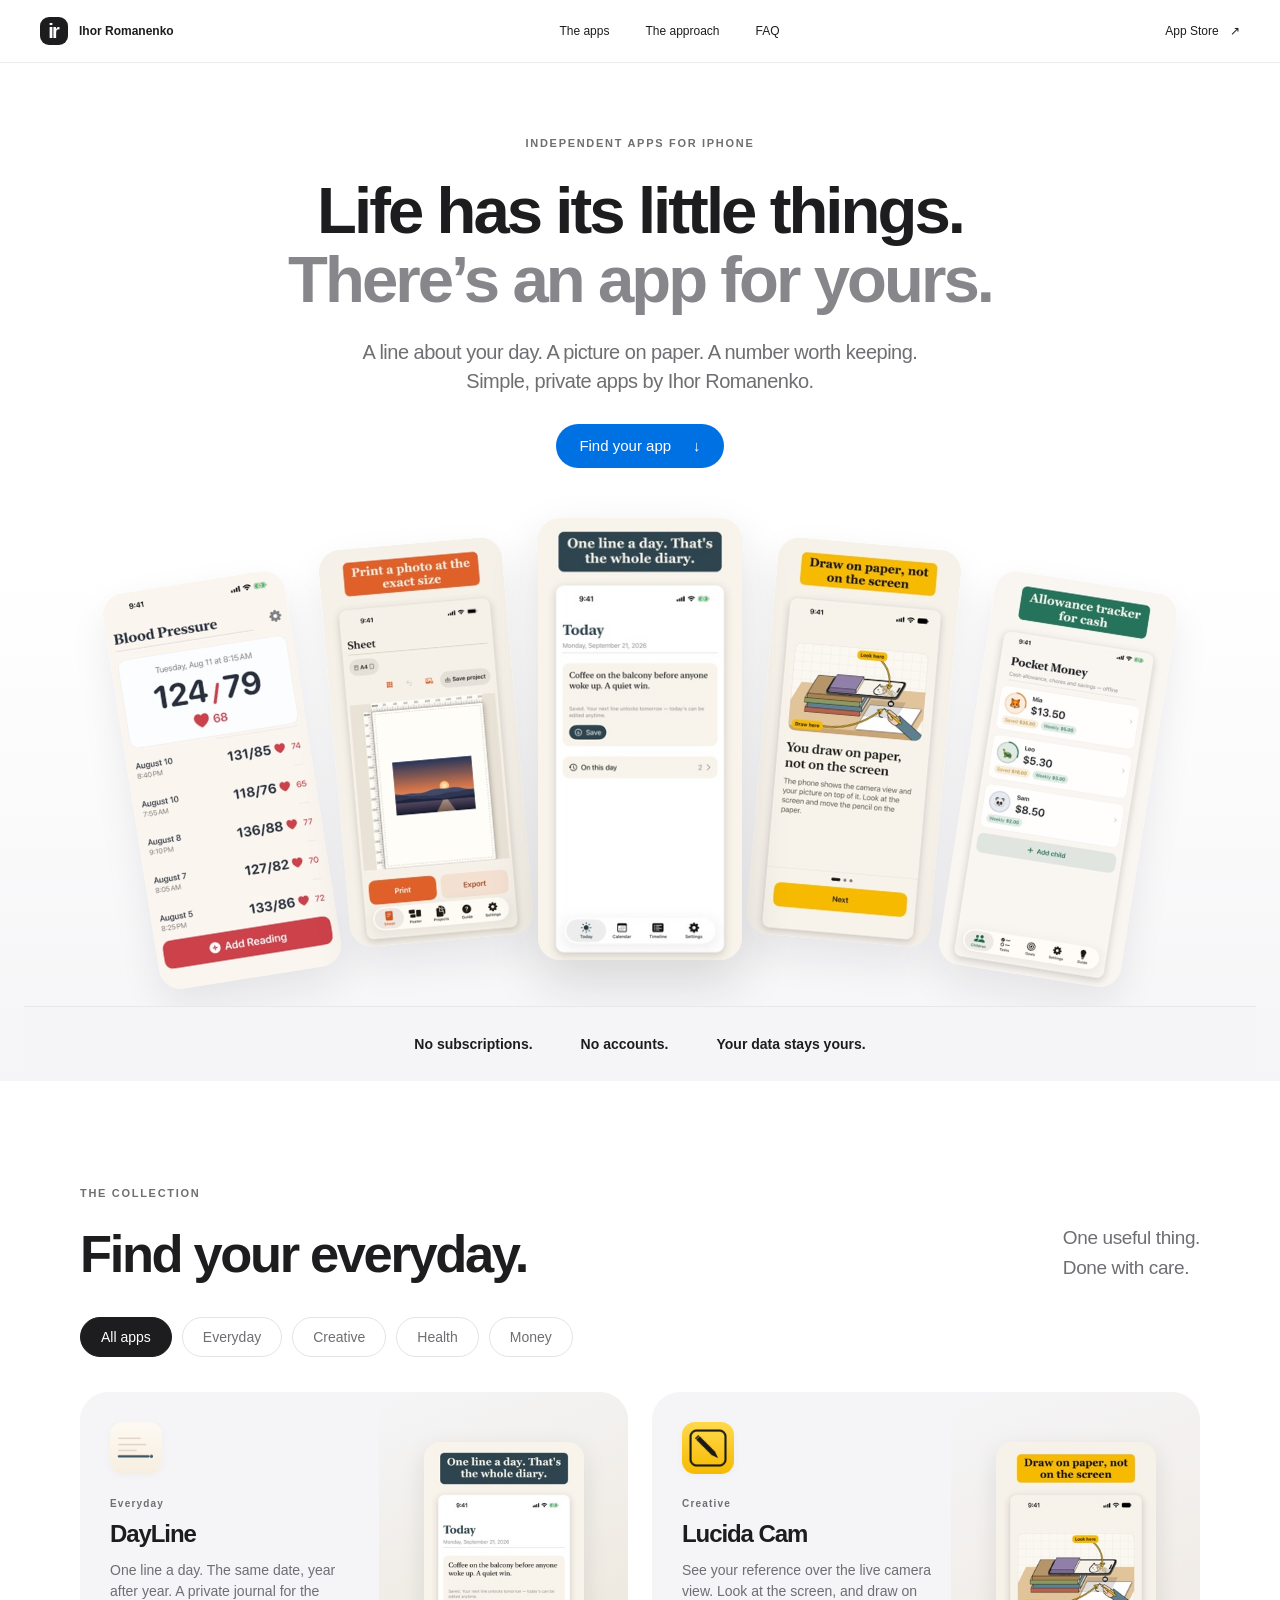
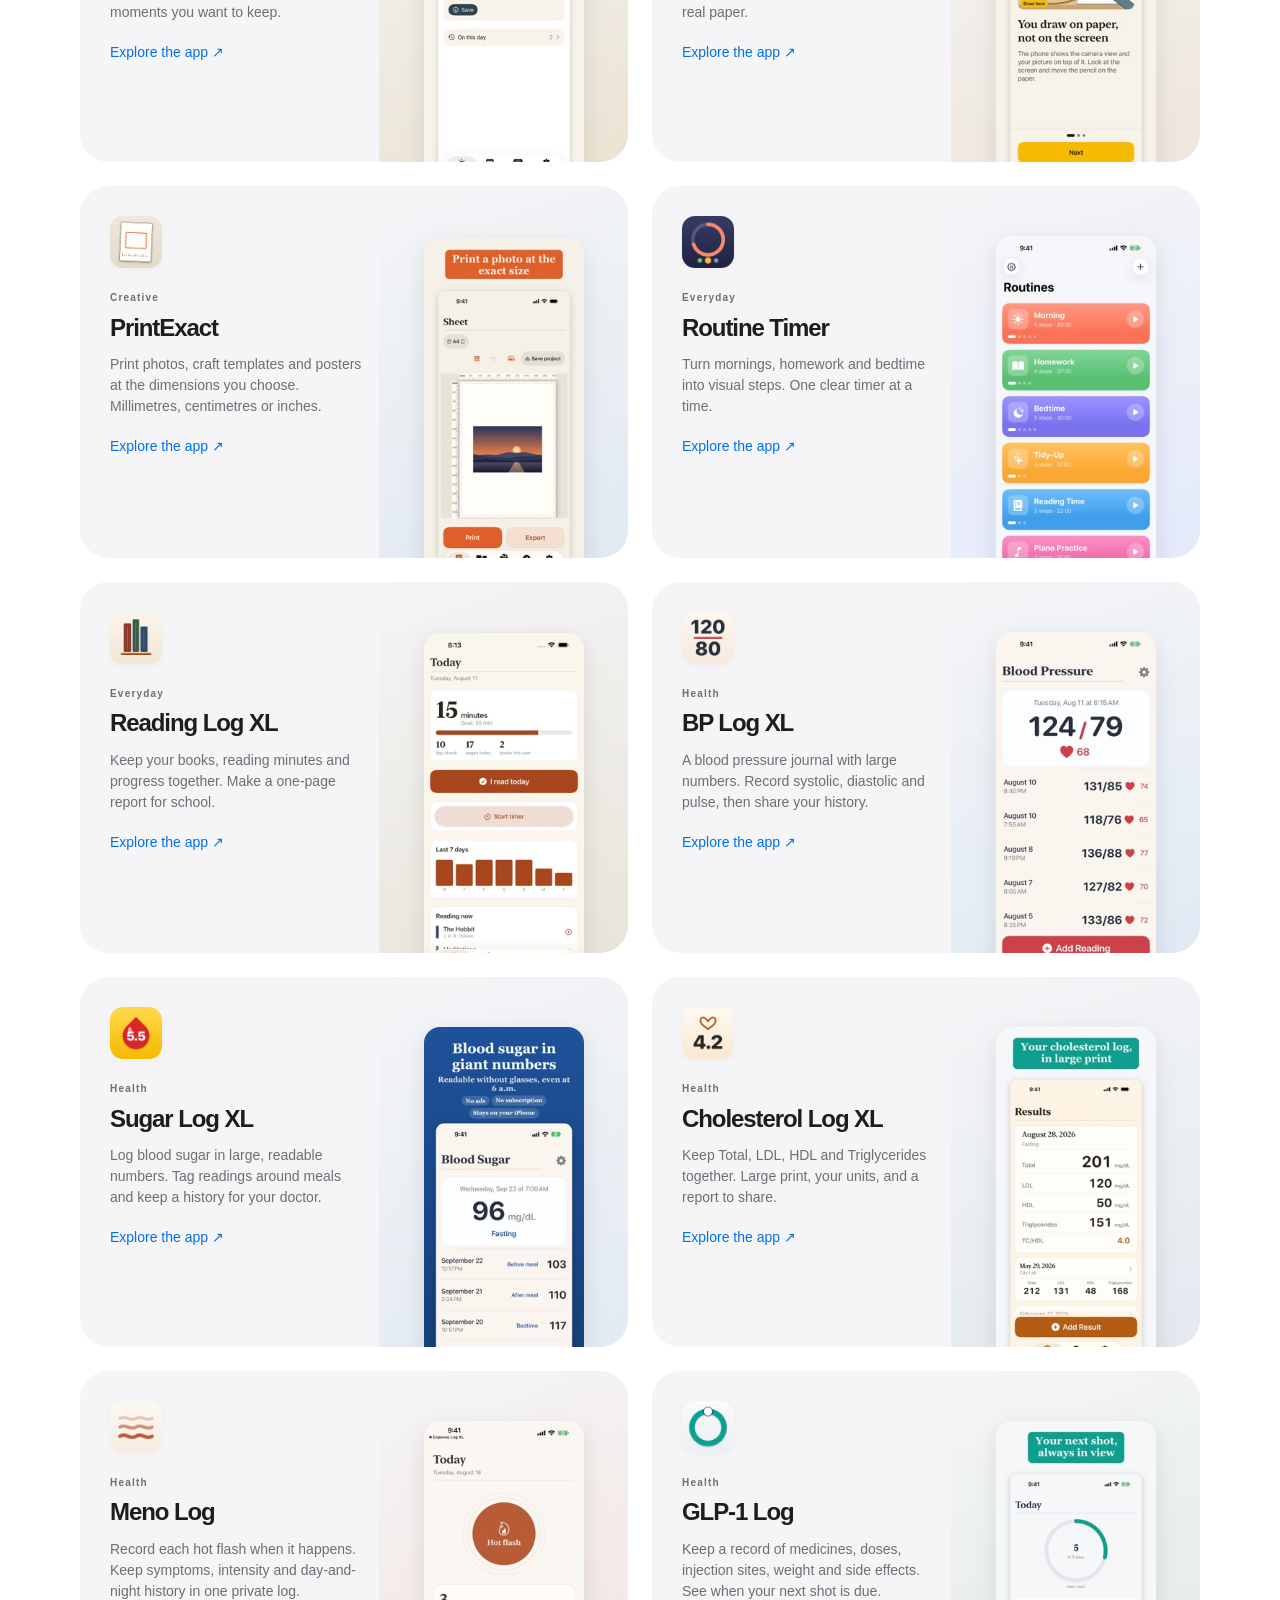
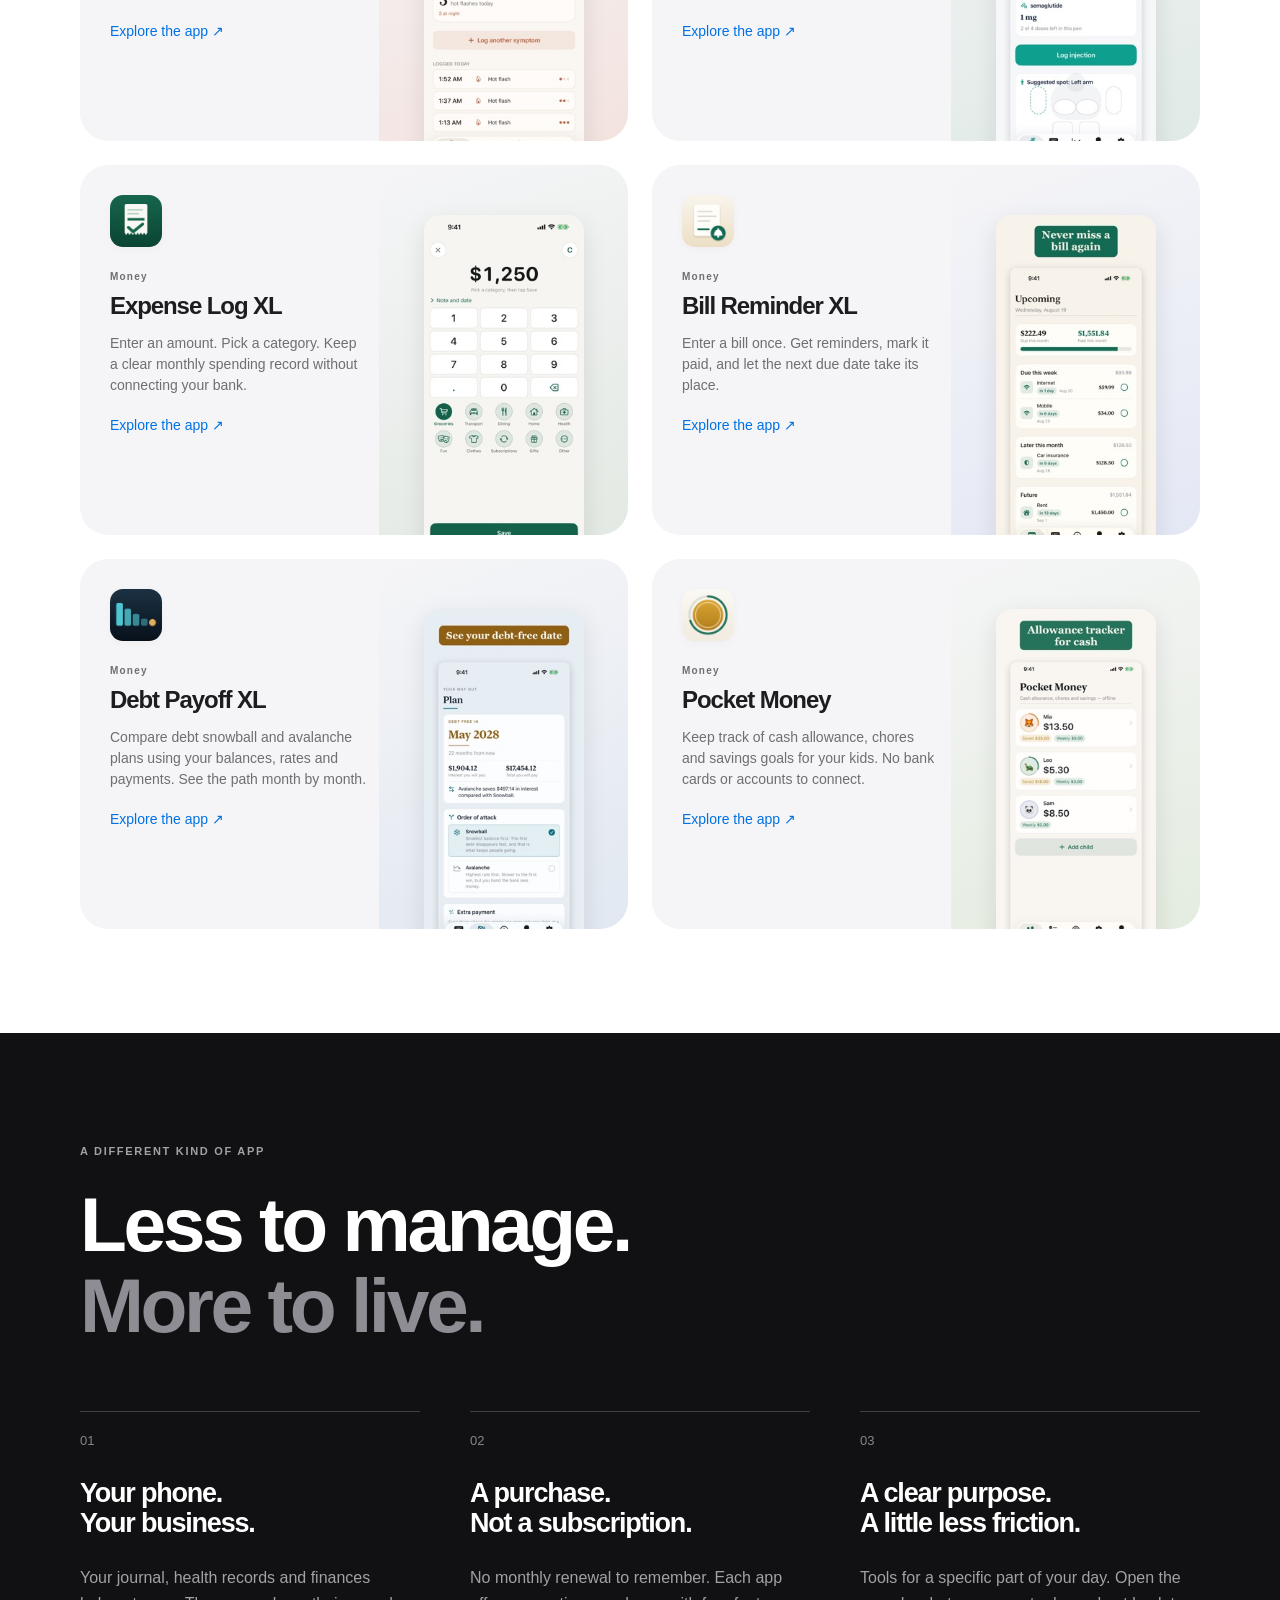
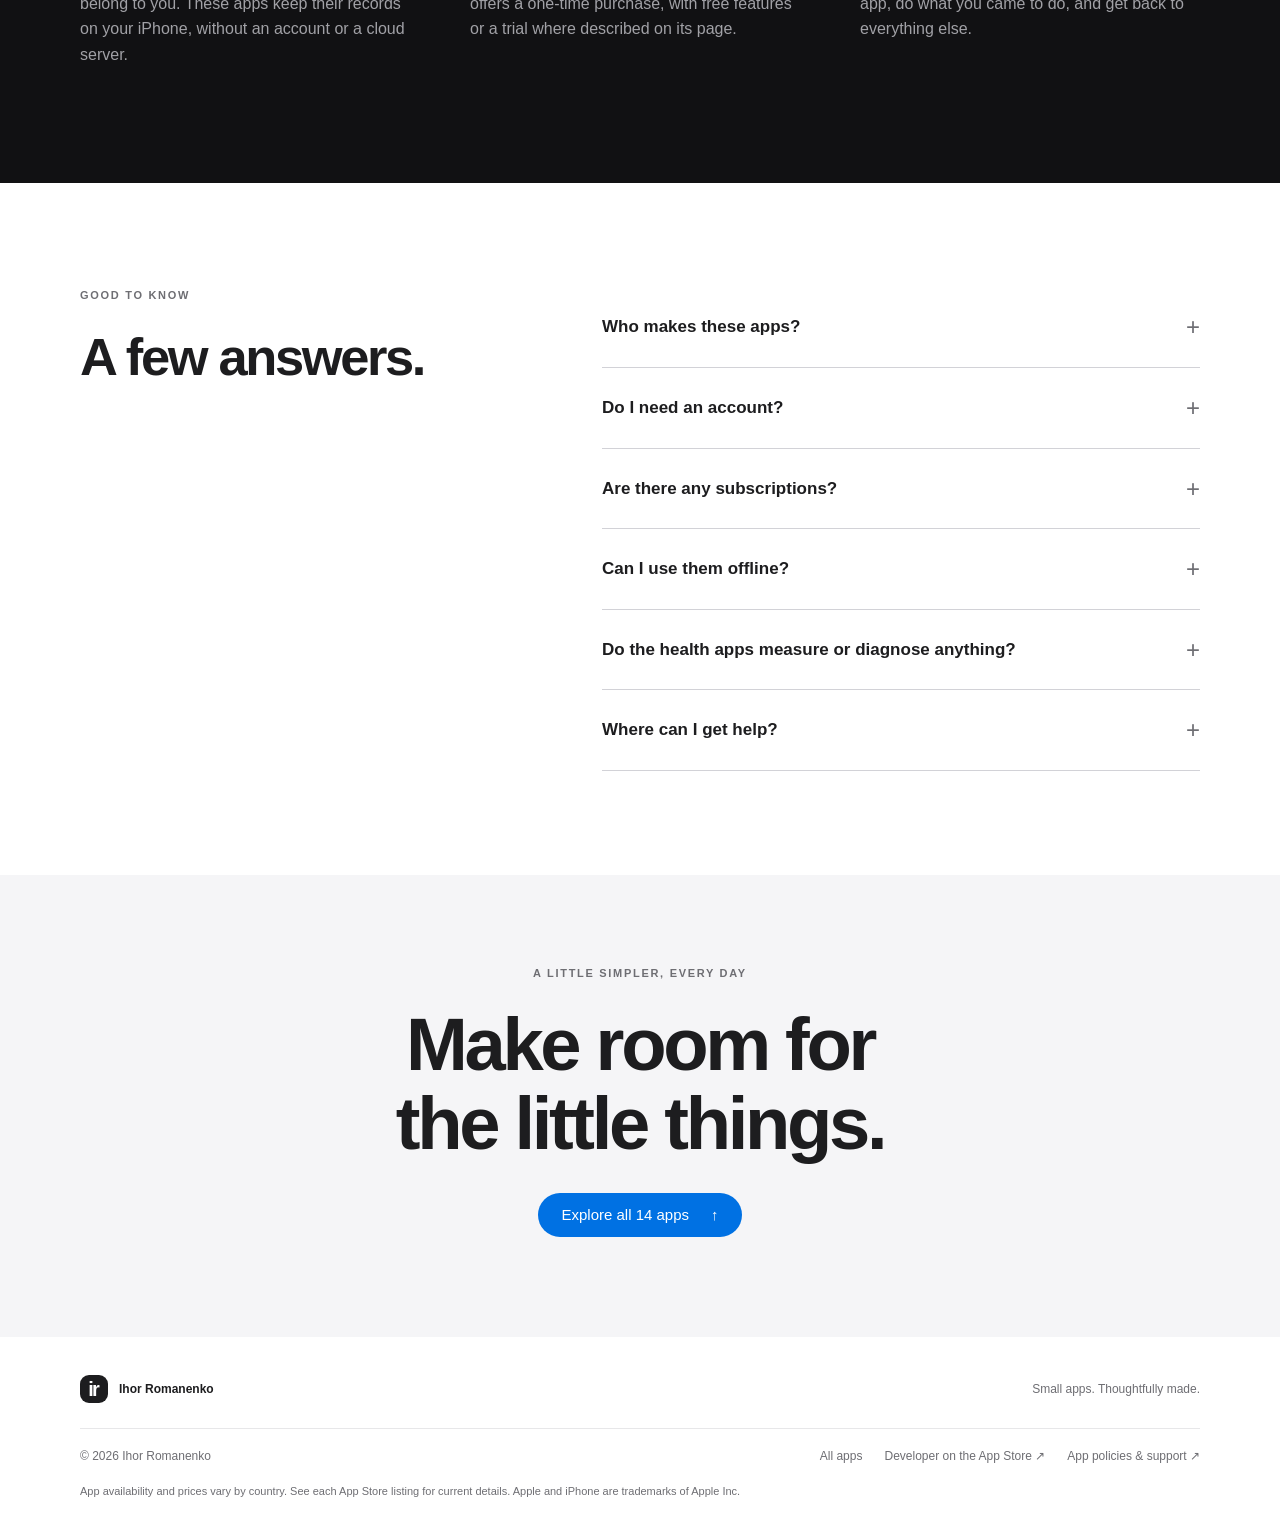
==== index.html @ f0f0f021 "Build verified app portfolio with 14 crawlable product pages" ====
<!doctype html><html lang="en"><head><meta charset="utf-8"><meta name="viewport" content="width=device-width, initial-scale=1"><title>Ihor Romanenko — Thoughtful iPhone Apps</title><meta name="description" content="Explore 14 private iPhone apps for journaling, creativity, health records and money. No subscriptions. Find the app for your everyday."><meta name="theme-color" content="#f5f5f7"><link rel="canonical" href="https://skylight777.github.io/ihor-apps/"><meta property="og:type" content="website"><meta property="og:title" content="Ihor Romanenko — Thoughtful iPhone Apps"><meta property="og:description" content="Explore 14 private iPhone apps for journaling, creativity, health records and money. No subscriptions. Find the app for your everyday."><meta property="og:url" content="https://skylight777.github.io/ihor-apps/"><meta property="og:image" content="https://skylight777.github.io/ihor-apps/assets/6792562428/icon.png"><meta name="twitter:card" content="summary_large_image"><link rel="icon" href="favicon.svg" type="image/svg+xml"><link rel="stylesheet" href="style.css"><script src="site.js" defer></script><script type="application/ld+json">{"@context": "https://schema.org", "@type": "CollectionPage", "name": "iPhone apps by Ihor Romanenko", "url": "https://skylight777.github.io/ihor-apps/", "description": "Private iPhone apps for everyday life, creativity, health journals and money tracking.", "mainEntity": {"@type": "ItemList", "itemListElement": [{"@type": "ListItem", "position": 1, "name": "DayLine", "url": "https://skylight777.github.io/ihor-apps/dayline/"}, {"@type": "ListItem", "position": 2, "name": "Lucida Cam", "url": "https://skylight777.github.io/ihor-apps/lucida-cam/"}, {"@type": "ListItem", "position": 3, "name": "PrintExact", "url": "https://skylight777.github.io/ihor-apps/printexact/"}, {"@type": "ListItem", "position": 4, "name": "Routine Timer", "url": "https://skylight777.github.io/ihor-apps/routine-timer/"}, {"@type": "ListItem", "position": 5, "name": "Reading Log XL", "url": "https://skylight777.github.io/ihor-apps/reading-log-xl/"}, {"@type": "ListItem", "position": 6, "name": "BP Log XL", "url": "https://skylight777.github.io/ihor-apps/bp-log-xl/"}, {"@type": "ListItem", "position": 7, "name": "Sugar Log XL", "url": "https://skylight777.github.io/ihor-apps/sugar-log-xl/"}, {"@type": "ListItem", "position": 8, "name": "Cholesterol Log XL", "url": "https://skylight777.github.io/ihor-apps/cholesterol-log-xl/"}, {"@type": "ListItem", "position": 9, "name": "Meno Log", "url": "https://skylight777.github.io/ihor-apps/meno-log/"}, {"@type": "ListItem", "position": 10, "name": "GLP-1 Log", "url": "https://skylight777.github.io/ihor-apps/glp-1-log/"}, {"@type": "ListItem", "position": 11, "name": "Expense Log XL", "url": "https://skylight777.github.io/ihor-apps/expense-log-xl/"}, {"@type": "ListItem", "position": 12, "name": "Bill Reminder XL", "url": "https://skylight777.github.io/ihor-apps/bill-reminder-xl/"}, {"@type": "ListItem", "position": 13, "name": "Debt Payoff XL", "url": "https://skylight777.github.io/ihor-apps/debt-payoff-xl/"}, {"@type": "ListItem", "position": 14, "name": "Pocket Money", "url": "https://skylight777.github.io/ihor-apps/pocket-money/"}]}}</script></head><body><a class="skip" href="#main">Skip to content</a><header class="site-nav"><nav aria-label="Main navigation"><a class="wordmark" href="./" aria-label="Ihor Romanenko home"><span class="monogram">ir</span><span>Ihor Romanenko</span></a><div class="nav-links"><a href="#apps">The apps</a><a href="#approach">The approach</a><a href="#questions">FAQ</a></div><a class="nav-store" href="https://apps.apple.com/us/developer/ihor-romanenko/id6792562550">App Store <span aria-hidden="true">↗</span></a></nav></header><main id="main"><section class="hero"><p class="eyebrow">INDEPENDENT APPS FOR IPHONE</p><h1>Life has its little things.<br><span>There’s an app for yours.</span></h1><p class="hero-description">A line about your day. A picture on paper. A number worth keeping.<br>Simple, private apps by Ihor Romanenko.</p><a class="button" href="#apps">Find your app <span aria-hidden="true">↓</span></a><div class="hero-gallery" aria-label="A look at the apps"><a class="hero-screen screen-0" href="bp-log-xl/" aria-label="Explore BP Log XL"><img src="assets/6792683658/screen-1.jpg" alt="BP Log XL screenshot" width="222" height="480" fetchpriority="auto"></a><a class="hero-screen screen-1" href="printexact/" aria-label="Explore PrintExact"><img src="assets/6809777790/screen-1.jpg" alt="PrintExact screenshot" width="222" height="480" fetchpriority="auto"></a><a class="hero-screen screen-2" href="dayline/" aria-label="Explore DayLine"><img src="assets/6792562428/screen-1.jpg" alt="DayLine screenshot" width="222" height="480" fetchpriority="high"></a><a class="hero-screen screen-3" href="lucida-cam/" aria-label="Explore Lucida Cam"><img src="assets/6817095103/screen-1.jpg" alt="Lucida Cam screenshot" width="222" height="480" fetchpriority="auto"></a><a class="hero-screen screen-4" href="pocket-money/" aria-label="Explore Pocket Money"><img src="assets/6800723335/screen-1.jpg" alt="Pocket Money screenshot" width="222" height="480" fetchpriority="auto"></a></div><div class="hero-principles"><span>No subscriptions.</span><span>No accounts.</span><span>Your data stays yours.</span></div></section><section class="catalog section-wrap" id="apps"><div class="section-heading"><div><p class="eyebrow">THE COLLECTION</p><h2>Find your everyday.</h2></div><p>One useful thing. <br>Done with care.</p></div><div class="filters" role="group" aria-label="Filter apps by collection"><button type="button" data-filter="All apps" aria-pressed="true">All apps</button><button type="button" data-filter="Everyday" aria-pressed="false">Everyday</button><button type="button" data-filter="Creative" aria-pressed="false">Creative</button><button type="button" data-filter="Health" aria-pressed="false">Health</button><button type="button" data-filter="Money" aria-pressed="false">Money</button></div><p class="sr-only" id="filter-status" aria-live="polite">Showing 14 apps</p><div class="app-grid"><article class="app-card" data-category="Everyday"><div class="card-copy"><img class="app-icon" src="assets/6792562428/icon.png" alt="" width="56" height="56" loading="lazy"><p class="eyebrow">Everyday</p><h3><a href="dayline/">DayLine</a></h3><p>One line a day. The same date, year after year. A private journal for the moments you want to keep.</p><a class="text-link" href="dayline/" aria-label="Explore DayLine">Explore the app <span aria-hidden="true">↗</span></a></div><a class="card-visual" style="--tint:#ebe3d3" href="dayline/" aria-label="See DayLine"><img src="assets/6792562428/screen-1.jpg" alt="DayLine App Store screenshot" loading="lazy" width="222" height="480"></a></article><article class="app-card" data-category="Creative"><div class="card-copy"><img class="app-icon" src="assets/6817095103/icon.png" alt="" width="56" height="56" loading="lazy"><p class="eyebrow">Creative</p><h3><a href="lucida-cam/">Lucida Cam</a></h3><p>See your reference over the live camera view. Look at the screen, and draw on real paper.</p><a class="text-link" href="lucida-cam/" aria-label="Explore Lucida Cam">Explore the app <span aria-hidden="true">↗</span></a></div><a class="card-visual" style="--tint:#eee6dc" href="lucida-cam/" aria-label="See Lucida Cam"><img src="assets/6817095103/screen-1.jpg" alt="Lucida Cam App Store screenshot" loading="lazy" width="222" height="480"></a></article><article class="app-card" data-category="Creative"><div class="card-copy"><img class="app-icon" src="assets/6809777790/icon.png" alt="" width="56" height="56" loading="lazy"><p class="eyebrow">Creative</p><h3><a href="printexact/">PrintExact</a></h3><p>Print photos, craft templates and posters at the dimensions you choose. Millimetres, centimetres or inches.</p><a class="text-link" href="printexact/" aria-label="Explore PrintExact">Explore the app <span aria-hidden="true">↗</span></a></div><a class="card-visual" style="--tint:#e0e9f1" href="printexact/" aria-label="See PrintExact"><img src="assets/6809777790/screen-1.jpg" alt="PrintExact App Store screenshot" loading="lazy" width="222" height="480"></a></article><article class="app-card" data-category="Everyday"><div class="card-copy"><img class="app-icon" src="assets/6792862460/icon.png" alt="" width="56" height="56" loading="lazy"><p class="eyebrow">Everyday</p><h3><a href="routine-timer/">Routine Timer</a></h3><p>Turn mornings, homework and bedtime into visual steps. One clear timer at a time.</p><a class="text-link" href="routine-timer/" aria-label="Explore Routine Timer">Explore the app <span aria-hidden="true">↗</span></a></div><a class="card-visual" style="--tint:#e4eafb" href="routine-timer/" aria-label="See Routine Timer"><img src="assets/6792862460/screen-1.jpg" alt="Routine Timer App Store screenshot" loading="lazy" width="222" height="480"></a></article><article class="app-card" data-category="Everyday"><div class="card-copy"><img class="app-icon" src="assets/6800721865/icon.png" alt="" width="56" height="56" loading="lazy"><p class="eyebrow">Everyday</p><h3><a href="reading-log-xl/">Reading Log XL</a></h3><p>Keep your books, reading minutes and progress together. Make a one-page report for school.</p><a class="text-link" href="reading-log-xl/" aria-label="Explore Reading Log XL">Explore the app <span aria-hidden="true">↗</span></a></div><a class="card-visual" style="--tint:#e8e4d9" href="reading-log-xl/" aria-label="See Reading Log XL"><img src="assets/6800721865/screen-1.jpg" alt="Reading Log XL App Store screenshot" loading="lazy" width="222" height="480"></a></article><article class="app-card" data-category="Health"><div class="card-copy"><img class="app-icon" src="assets/6792683658/icon.png" alt="" width="56" height="56" loading="lazy"><p class="eyebrow">Health</p><h3><a href="bp-log-xl/">BP Log XL</a></h3><p>A blood pressure journal with large numbers. Record systolic, diastolic and pulse, then share your history.</p><a class="text-link" href="bp-log-xl/" aria-label="Explore BP Log XL">Explore the app <span aria-hidden="true">↗</span></a></div><a class="card-visual" style="--tint:#e0eaf4" href="bp-log-xl/" aria-label="See BP Log XL"><img src="assets/6792683658/screen-1.jpg" alt="BP Log XL App Store screenshot" loading="lazy" width="222" height="480"></a></article><article class="app-card" data-category="Health"><div class="card-copy"><img class="app-icon" src="assets/6793054896/icon.png" alt="" width="56" height="56" loading="lazy"><p class="eyebrow">Health</p><h3><a href="sugar-log-xl/">Sugar Log XL</a></h3><p>Log blood sugar in large, readable numbers. Tag readings around meals and keep a history for your doctor.</p><a class="text-link" href="sugar-log-xl/" aria-label="Explore Sugar Log XL">Explore the app <span aria-hidden="true">↗</span></a></div><a class="card-visual" style="--tint:#e2eaf2" href="sugar-log-xl/" aria-label="See Sugar Log XL"><img src="assets/6793054896/screen-1.jpg" alt="Sugar Log XL App Store screenshot" loading="lazy" width="222" height="480"></a></article><article class="app-card" data-category="Health"><div class="card-copy"><img class="app-icon" src="assets/6796485536/icon.png" alt="" width="56" height="56" loading="lazy"><p class="eyebrow">Health</p><h3><a href="cholesterol-log-xl/">Cholesterol Log XL</a></h3><p>Keep Total, LDL, HDL and Triglycerides together. Large print, your units, and a report to share.</p><a class="text-link" href="cholesterol-log-xl/" aria-label="Explore Cholesterol Log XL">Explore the app <span aria-hidden="true">↗</span></a></div><a class="card-visual" style="--tint:#e2e9ef" href="cholesterol-log-xl/" aria-label="See Cholesterol Log XL"><img src="assets/6796485536/screen-1.jpg" alt="Cholesterol Log XL App Store screenshot" loading="lazy" width="222" height="480"></a></article><article class="app-card" data-category="Health"><div class="card-copy"><img class="app-icon" src="assets/6796485894/icon.png" alt="" width="56" height="56" loading="lazy"><p class="eyebrow">Health</p><h3><a href="meno-log/">Meno Log</a></h3><p>Record each hot flash when it happens. Keep symptoms, intensity and day-and-night history in one private log.</p><a class="text-link" href="meno-log/" aria-label="Explore Meno Log">Explore the app <span aria-hidden="true">↗</span></a></div><a class="card-visual" style="--tint:#f3e3df" href="meno-log/" aria-label="See Meno Log"><img src="assets/6796485894/screen-1.jpg" alt="Meno Log App Store screenshot" loading="lazy" width="222" height="480"></a></article><article class="app-card" data-category="Health"><div class="card-copy"><img class="app-icon" src="assets/6808273868/icon.png" alt="" width="56" height="56" loading="lazy"><p class="eyebrow">Health</p><h3><a href="glp-1-log/">GLP-1 Log</a></h3><p>Keep a record of medicines, doses, injection sites, weight and side effects. See when your next shot is due.</p><a class="text-link" href="glp-1-log/" aria-label="Explore GLP-1 Log">Explore the app <span aria-hidden="true">↗</span></a></div><a class="card-visual" style="--tint:#e0eae6" href="glp-1-log/" aria-label="See GLP-1 Log"><img src="assets/6808273868/screen-1.jpg" alt="GLP-1 Log App Store screenshot" loading="lazy" width="222" height="480"></a></article><article class="app-card" data-category="Money"><div class="card-copy"><img class="app-icon" src="assets/6796486042/icon.png" alt="" width="56" height="56" loading="lazy"><p class="eyebrow">Money</p><h3><a href="expense-log-xl/">Expense Log XL</a></h3><p>Enter an amount. Pick a category. Keep a clear monthly spending record without connecting your bank.</p><a class="text-link" href="expense-log-xl/" aria-label="Explore Expense Log XL">Explore the app <span aria-hidden="true">↗</span></a></div><a class="card-visual" style="--tint:#e3e9e3" href="expense-log-xl/" aria-label="See Expense Log XL"><img src="assets/6796486042/screen-1.jpg" alt="Expense Log XL App Store screenshot" loading="lazy" width="222" height="480"></a></article><article class="app-card" data-category="Money"><div class="card-copy"><img class="app-icon" src="assets/6801566178/icon.png" alt="" width="56" height="56" loading="lazy"><p class="eyebrow">Money</p><h3><a href="bill-reminder-xl/">Bill Reminder XL</a></h3><p>Enter a bill once. Get reminders, mark it paid, and let the next due date take its place.</p><a class="text-link" href="bill-reminder-xl/" aria-label="Explore Bill Reminder XL">Explore the app <span aria-hidden="true">↗</span></a></div><a class="card-visual" style="--tint:#e4e8f5" href="bill-reminder-xl/" aria-label="See Bill Reminder XL"><img src="assets/6801566178/screen-1.jpg" alt="Bill Reminder XL App Store screenshot" loading="lazy" width="222" height="480"></a></article><article class="app-card" data-category="Money"><div class="card-copy"><img class="app-icon" src="assets/6801566475/icon.png" alt="" width="56" height="56" loading="lazy"><p class="eyebrow">Money</p><h3><a href="debt-payoff-xl/">Debt Payoff XL</a></h3><p>Compare debt snowball and avalanche plans using your balances, rates and payments. See the path month by month.</p><a class="text-link" href="debt-payoff-xl/" aria-label="Explore Debt Payoff XL">Explore the app <span aria-hidden="true">↗</span></a></div><a class="card-visual" style="--tint:#e1e8f1" href="debt-payoff-xl/" aria-label="See Debt Payoff XL"><img src="assets/6801566475/screen-1.jpg" alt="Debt Payoff XL App Store screenshot" loading="lazy" width="222" height="480"></a></article><article class="app-card" data-category="Money"><div class="card-copy"><img class="app-icon" src="assets/6800723335/icon.png" alt="" width="56" height="56" loading="lazy"><p class="eyebrow">Money</p><h3><a href="pocket-money/">Pocket Money</a></h3><p>Keep track of cash allowance, chores and savings goals for your kids. No bank cards or accounts to connect.</p><a class="text-link" href="pocket-money/" aria-label="Explore Pocket Money">Explore the app <span aria-hidden="true">↗</span></a></div><a class="card-visual" style="--tint:#e4ecdf" href="pocket-money/" aria-label="See Pocket Money"><img src="assets/6800723335/screen-1.jpg" alt="Pocket Money App Store screenshot" loading="lazy" width="222" height="480"></a></article></div></section><section class="approach" id="approach"><div class="section-wrap"><p class="eyebrow">A DIFFERENT KIND OF APP</p><h2>Less to manage.<br><span>More to live.</span></h2><div class="approach-grid"><article><span class="principle-number">01</span><h3>Your phone.<br>Your business.</h3><p>Your journal, health records and finances belong to you. These apps keep their records on your iPhone, without an account or a cloud server.</p></article><article><span class="principle-number">02</span><h3>A purchase.<br>Not a subscription.</h3><p>No monthly renewal to remember. Each app offers a one-time purchase, with free features or a trial where described on its page.</p></article><article><span class="principle-number">03</span><h3>A clear purpose.<br>A little less friction.</h3><p>Tools for a specific part of your day. Open the app, do what you came to do, and get back to everything else.</p></article></div></div></section><section class="questions section-wrap" id="questions"><div><p class="eyebrow">GOOD TO KNOW</p><h2>A few answers.</h2></div><div class="faq-list"><details><summary>Who makes these apps?<span aria-hidden="true">+</span></summary><p>Ihor Romanenko, an independent developer. All 14 apps on this site link to their public Apple App Store listings.</p></details><details><summary>Do I need an account?<span aria-hidden="true">+</span></summary><p>No. These apps work without creating an account. Their records and projects are stored on your iPhone.</p></details><details><summary>Are there any subscriptions?<span aria-hidden="true">+</span></summary><p>No. Each app uses a one-time purchase. Free features and trial limits differ by app; see its page and the current App Store listing.</p></details><details><summary>Can I use them offline?<span aria-hidden="true">+</span></summary><p>Yes. The core tools and local records work offline. Downloading an app, purchasing an unlock, and services such as AirPrint have their own connectivity requirements.</p></details><details><summary>Do the health apps measure or diagnose anything?<span aria-hidden="true">+</span></summary><p>No. They are personal journals for readings, symptoms or medicines you enter yourself. They do not measure health values, diagnose conditions or replace professional medical advice.</p></details><details><summary>Where can I get help?<span aria-hidden="true">+</span></summary><p>Open an app’s App Store listing and follow its App Support link for the support details published for that app.</p></details></div></section><section class="closing"><p class="eyebrow">A LITTLE SIMPLER, EVERY DAY</p><h2>Make room for<br>the little things.</h2><a class="button" href="#apps">Explore all 14 apps <span aria-hidden="true">↑</span></a></section></main><footer><div class="footer-top"><a class="wordmark" href="./"><span class="monogram">ir</span>Ihor Romanenko</a><p>Small apps. Thoughtfully made.</p></div><div class="footer-bottom"><span>© 2026 Ihor Romanenko</span><a href="#apps">All apps</a><a href="https://apps.apple.com/us/developer/ihor-romanenko/id6792562550">Developer on the App Store ↗</a><a href="https://skylight777.github.io/igor-apps-legal/">App policies & support ↗</a></div><p class="fineprint">App availability and prices vary by country. See each App Store listing for current details. Apple and iPhone are trademarks of Apple Inc.</p></footer></body></html>
---- style.css ----
:root{--ink:#1d1d1f;--muted:#6e6e73;--blue:#0071e3;--paper:#f5f5f7;--line:#d2d2d7;font-family:-apple-system,BlinkMacSystemFont,"Helvetica Neue",Arial,sans-serif;color:var(--ink);background:#fff;font-synthesis:none}*{box-sizing:border-box}html{scroll-behavior:smooth;scroll-padding-top:90px}body{margin:0}a{color:inherit;text-decoration:none}button{font:inherit}img{max-width:100%;display:block}button,a,summary{-webkit-tap-highlight-color:transparent}a:focus-visible,button:focus-visible,summary:focus-visible{outline:3px solid #0071e3;outline-offset:5px}button{cursor:pointer}.skip{position:absolute;top:-100px;left:20px;background:#fff;padding:16px;z-index:50}.skip:focus{top:10px}.site-nav{position:sticky;top:0;z-index:20;background:rgba(255,255,255,.94);border-bottom:1px solid #ececee;backdrop-filter:blur(18px)}.site-nav nav{max-width:1280px;margin:auto;padding:17px 40px;display:flex;align-items:center;justify-content:space-between;gap:28px;font-size:12px}.wordmark{display:inline-flex;align-items:center;gap:11px;font-weight:600;white-space:nowrap}.monogram{display:inline-grid;place-items:center;background:var(--ink);color:white;width:28px;height:28px;border-radius:9px;font-size:20px;letter-spacing:-2px;padding-right:2px}.nav-links{display:flex;gap:36px}.nav-links a:hover,.nav-store:hover{color:var(--blue)}.nav-store{white-space:nowrap}.nav-store span{margin-left:8px}.section-wrap{max-width:1200px;margin:auto;padding:104px 40px}.eyebrow{font-size:11px;font-weight:650;letter-spacing:1.7px;margin:0 0 24px;color:var(--muted)}h1,h2,h3,p{margin-top:0}h1,h2,h3{letter-spacing:-.045em;font-weight:650}h1{font-size:clamp(46px,5.1vw,76px);line-height:1.06}h2{font-size:clamp(36px,4.1vw,56px);line-height:1.06;margin-bottom:24px}h3{font-size:28px;line-height:1.12}p{line-height:1.55}.hero{text-align:center;padding:72px 24px 0;overflow:hidden;background:linear-gradient(#fff 50%,#f5f5f7 100%)}.hero h1{margin-bottom:24px}.hero h1 span{color:#86868b}.hero-description{font-size:20px;letter-spacing:-.025em;color:var(--muted);max-width:650px;margin:0 auto 28px;line-height:1.45}.button{display:inline-flex;align-items:center;justify-content:center;gap:22px;background:var(--blue);color:#fff;padding:13px 23px;border-radius:999px;font-size:15px;font-weight:500;line-height:1.2}.button:hover{background:#0077ed}.hero-gallery{max-width:1080px;height:488px;position:relative;margin:50px auto 0;display:flex;align-items:flex-start;justify-content:center;gap:20px}.hero-screen{flex:none;width:184px;border-radius:22px;overflow:hidden;box-shadow:0 18px 40px #1d1d1f15;position:relative}.hero-screen img{width:100%;height:auto}.screen-0{transform:translateY(62px) rotate(-9deg)}.screen-1{transform:translateY(25px) rotate(-5deg)}.screen-2{z-index:3;width:204px;box-shadow:0 22px 50px #1d1d1f24}.screen-3{transform:translateY(25px) rotate(5deg)}.screen-4{transform:translateY(62px) rotate(9deg)}.hero-principles{position:relative;z-index:5;display:flex;justify-content:center;gap:48px;font-size:14px;font-weight:600;padding:29px 0;background:var(--paper);border-top:1px solid #e7e7e9}.section-heading{display:flex;justify-content:space-between;align-items:flex-end;gap:24px;margin-bottom:34px}.section-heading h2{margin:0}.section-heading>p{color:var(--muted);font-size:19px;margin:0;letter-spacing:-.02em}.filters{display:flex;gap:10px;flex-wrap:wrap;margin:35px 0}.filters button{border:1px solid #e4e4e7;color:var(--muted);background:white;padding:11px 20px;border-radius:99px;font-size:14px}.filters button[aria-pressed=true]{background:var(--ink);color:white;border-color:var(--ink)}.filters button:hover{border-color:var(--ink)}.app-grid{display:grid;grid-template-columns:1fr 1fr;gap:24px}.app-card{border-radius:28px;background:var(--paper);overflow:hidden;display:grid;grid-template-columns:1.1fr 1fr;min-height:362px}.app-card[hidden]{display:none}.card-copy{padding:30px 0 30px 30px;position:relative;z-index:2}.app-icon{width:52px;height:52px;border-radius:13px;margin-bottom:22px;box-shadow:0 2px 8px #00000008}.card-copy .eyebrow{font-size:10px;margin-bottom:9px;letter-spacing:1.2px}.card-copy h3{font-size:24px;margin-bottom:13px}.card-copy p:not(.eyebrow){font-size:14px;color:var(--muted);line-height:1.5;margin-bottom:20px}.text-link{font-size:14px;color:var(--blue);font-weight:500}.text-link:hover{text-decoration:underline}.card-visual{align-self:stretch;display:flex;justify-content:center;align-items:flex-end;padding:24px 15px 0;margin-left:12px;background:linear-gradient(160deg,transparent,var(--tint));overflow:hidden}.card-visual img{width:160px;height:auto;flex:none;border-radius:16px 16px 0 0;box-shadow:0 8px 25px #1d1d1f1a;transform:translateY(26px)}.approach{background:#111113;color:white}.approach .section-wrap{padding-top:110px;padding-bottom:100px}.approach .eyebrow{color:#a1a1a6}.approach h2{font-size:clamp(50px,6vw,80px);margin-bottom:64px}.approach h2 span{color:#8d8d93}.approach-grid{display:grid;grid-template-columns:repeat(3,1fr);gap:50px}.principle-number{display:block;color:#86868b;border-top:1px solid #414144;padding-top:21px;margin-bottom:30px;font-size:13px}.approach-grid h3{font-size:27px}.approach-grid p{font-size:16px;color:#a1a1a6;line-height:1.6}.questions{display:grid;grid-template-columns:.85fr 1.15fr;gap:80px}details{border-bottom:1px solid var(--line)}summary{list-style:none;cursor:pointer;display:flex;align-items:center;justify-content:space-between;gap:24px;font-size:17px;font-weight:600;line-height:1.4;padding:23px 0}summary::-webkit-details-marker{display:none}summary span{font-weight:400;font-size:24px;color:var(--muted)}details[open] summary span{transform:rotate(45deg)}details p{font-size:16px;color:var(--muted);padding:0 30px 12px 0}.closing{text-align:center;background:var(--paper);padding:90px 24px 100px}.closing h2{font-size:clamp(45px,5.8vw,76px);margin:0 0 30px}footer{padding:38px 40px;max-width:1200px;margin:auto;font-size:12px;color:var(--muted)}.footer-top{display:flex;justify-content:space-between;align-items:center;margin-bottom:25px}.footer-top p{margin:0}.footer-top .wordmark{color:var(--ink)}.footer-bottom{display:flex;flex-wrap:wrap;gap:22px;padding-top:20px;border-top:1px solid #e7e7e9}.footer-bottom span{margin-right:auto}.fineprint{font-size:11px;color:var(--muted);line-height:1.5;margin:20px 0 0}.sr-only{position:absolute;width:1px;height:1px;overflow:hidden;clip:rect(0,0,0,0);white-space:nowrap}.product-nav{border-bottom:1px solid #eee;background:#fff}.product-nav>div{max-width:1200px;margin:auto;padding:13px 40px;display:flex;align-items:center;gap:26px;font-size:12px}.product-nav span{font-size:17px;font-weight:600;margin-right:auto}.product-nav>div>a:first-child{color:var(--muted)}.button.small{padding:9px 15px;font-size:12px}.product-hero{text-align:center;padding-top:65px;padding-bottom:64px}.product-hero .eyebrow{margin-bottom:24px}.product-icon{margin:0 auto 16px;border-radius:20px;box-shadow:0 8px 24px #0000000c}.product-name{font-size:20px;font-weight:600;margin-bottom:20px}.product-hero h1{font-size:clamp(50px,6vw,80px);margin-bottom:25px}.purchase-note{font-size:12px;color:var(--muted);margin:18px 0 0}.product-gallery{display:flex;justify-content:center;gap:35px;padding:60px 30px;background:linear-gradient(140deg,#f5f5f7,var(--tint));overflow:auto}.product-gallery img{width:222px;flex:none;height:auto;align-self:flex-start;border-radius:22px;box-shadow:0 14px 40px #00000012}.product-story{display:grid;grid-template-columns:.9fr 1.1fr;gap:100px}.story-intro h2{font-size:44px;line-height:1.1}.story-intro>p:last-child{font-size:12px;color:var(--muted)}.story-body p,.story-body li{color:var(--muted);font-size:17px;line-height:1.65}.story-body>p:first-child{font-size:21px;color:var(--ink);line-height:1.5}.story-body section{margin:32px 0}.story-body h3{font-size:24px;margin-bottom:13px}.story-body ul{padding-left:20px}.story-body li{padding-left:4px;margin-bottom:8px}.product-story+.questions{border-top:1px solid #e7e7e9}.product-facts{padding-top:0}.product-facts h2{font-size:32px}.product-facts dl{display:grid;grid-template-columns:repeat(3,1fr);gap:24px;margin:30px 0}.product-facts dl div{border-top:1px solid var(--line);padding-top:15px}.product-facts dt{font-size:12px;color:var(--muted);margin-bottom:8px}.product-facts dd{margin:0;font-size:16px}.related{padding-top:0}.related h2{font-size:32px}.related-grid{display:grid;grid-template-columns:repeat(3,1fr);gap:35px}.related-grid>a{background:var(--paper);padding:28px;border-radius:24px}.related-grid img{border-radius:16px;margin-bottom:23px}.related-grid h3{font-size:24px;margin-bottom:12px}.related-grid p{font-size:14px;color:var(--muted)}
@media(min-width:1500px){.hero{padding-top:88px}.hero-gallery{height:530px}.hero-screen{width:200px}.screen-2{width:222px}}
@media(max-width:900px){.hero-gallery{gap:12px}.hero-screen{width:155px}.screen-2{width:180px}.hero-gallery{height:420px}.app-card{grid-template-columns:1fr}.card-copy{padding:26px 26px 10px}.card-copy p:not(.eyebrow){min-height:63px}.card-visual{height:290px;margin:0;padding-top:10px;align-items:flex-start}.card-visual img{width:160px;transform:translateY(12px)}.approach-grid{gap:26px}.questions{gap:40px}.product-story{gap:45px}.product-gallery{gap:22px}.product-gallery img{width:200px}.nav-links{gap:22px}}
@media(max-width:600px){html{scroll-padding-top:80px}.site-nav nav{padding:13px 20px;gap:12px}.wordmark{font-size:12px;gap:8px}.nav-links{display:none}.nav-store{font-size:11px}.section-wrap{padding:65px 22px}.hero{padding:52px 20px 0}.hero .eyebrow{font-size:9px;letter-spacing:1.2px}.hero h1{font-size:42px;line-height:1.08;letter-spacing:-2px}.hero-description{font-size:17px;max-width:340px}.hero-description br{display:none}.hero-gallery{margin-top:40px;height:340px;gap:14px;width:740px;left:50%;transform:translateX(-50%)}.hero-screen{width:135px;border-radius:15px}.screen-2{width:156px}.screen-0,.screen-4{display:none}.screen-1{transform:translateY(26px) rotate(-7deg)}.screen-3{transform:translateY(26px) rotate(7deg)}.hero-principles{margin:0 -20px;padding:23px 15px;gap:16px;font-size:10px}.section-heading{display:block;margin-bottom:28px}.section-heading h2{font-size:38px}.section-heading>p{font-size:16px;margin-top:18px}.section-heading>p br{display:none}.eyebrow{font-size:10px;margin-bottom:17px}.filters{gap:8px;margin:27px 0}.filters button{padding:9px 12px;font-size:12px}.app-grid{grid-template-columns:1fr;gap:18px}.app-card{grid-template-columns:1fr 1fr;min-height:330px;border-radius:24px}.card-copy{padding:23px 0 23px 23px}.card-copy h3{font-size:23px}.card-copy p:not(.eyebrow){font-size:13px;min-height:0}.app-icon{width:45px;height:45px;border-radius:12px;margin-bottom:22px}.card-copy .text-link{font-size:12px}.card-visual{height:auto;margin-left:10px;padding:30px 10px 0;align-items:flex-end}.card-visual img{width:144px;max-width:none;transform:translateY(25px);border-radius:14px 14px 0 0}.approach .section-wrap{padding:70px 24px}.approach h2{font-size:55px;margin-bottom:40px}.approach-grid{grid-template-columns:1fr;gap:16px}.approach-grid h3{font-size:28px}.approach-grid h3 br{display:none}.approach-grid p{font-size:16px;max-width:390px}.principle-number{margin-bottom:20px}.questions{grid-template-columns:1fr;gap:8px}.questions h2{font-size:38px}.questions summary{font-size:16px}.closing{padding:65px 22px 75px}.closing h2{font-size:48px}footer{padding:30px 22px}.footer-top{align-items:flex-start;gap:20px}.footer-top p{font-size:11px}.footer-bottom{gap:16px}.footer-bottom span{width:100%}.product-nav>div{padding:12px 20px;gap:14px}.product-nav span{font-size:14px}.product-nav>div>a:first-child{display:none}.product-nav .small{font-size:10px;padding:9px 12px}.product-hero{padding-top:48px;padding-bottom:44px}.product-hero h1{font-size:48px}.product-name{font-size:18px}.product-icon{width:64px;height:64px;border-radius:16px}.product-gallery{justify-content:flex-start;scroll-snap-type:x mandatory;padding:35px 24px;gap:20px}.product-gallery img{width:205px;scroll-snap-align:center}.product-story{grid-template-columns:1fr;gap:20px}.story-intro h2{font-size:37px}.story-body p,.story-body li{font-size:16px}.product-facts{padding-top:0}.product-facts dl{grid-template-columns:1fr 1fr}.related{padding-top:0}.related-grid{grid-template-columns:1fr;gap:16px}.related-grid>a{padding:24px}.related-grid img{width:48px;height:48px;margin-bottom:16px}.related h2{font-size:32px}.related .section-heading .text-link{display:inline-block;margin-top:15px}}
@media(prefers-reduced-motion:reduce){html{scroll-behavior:auto}}
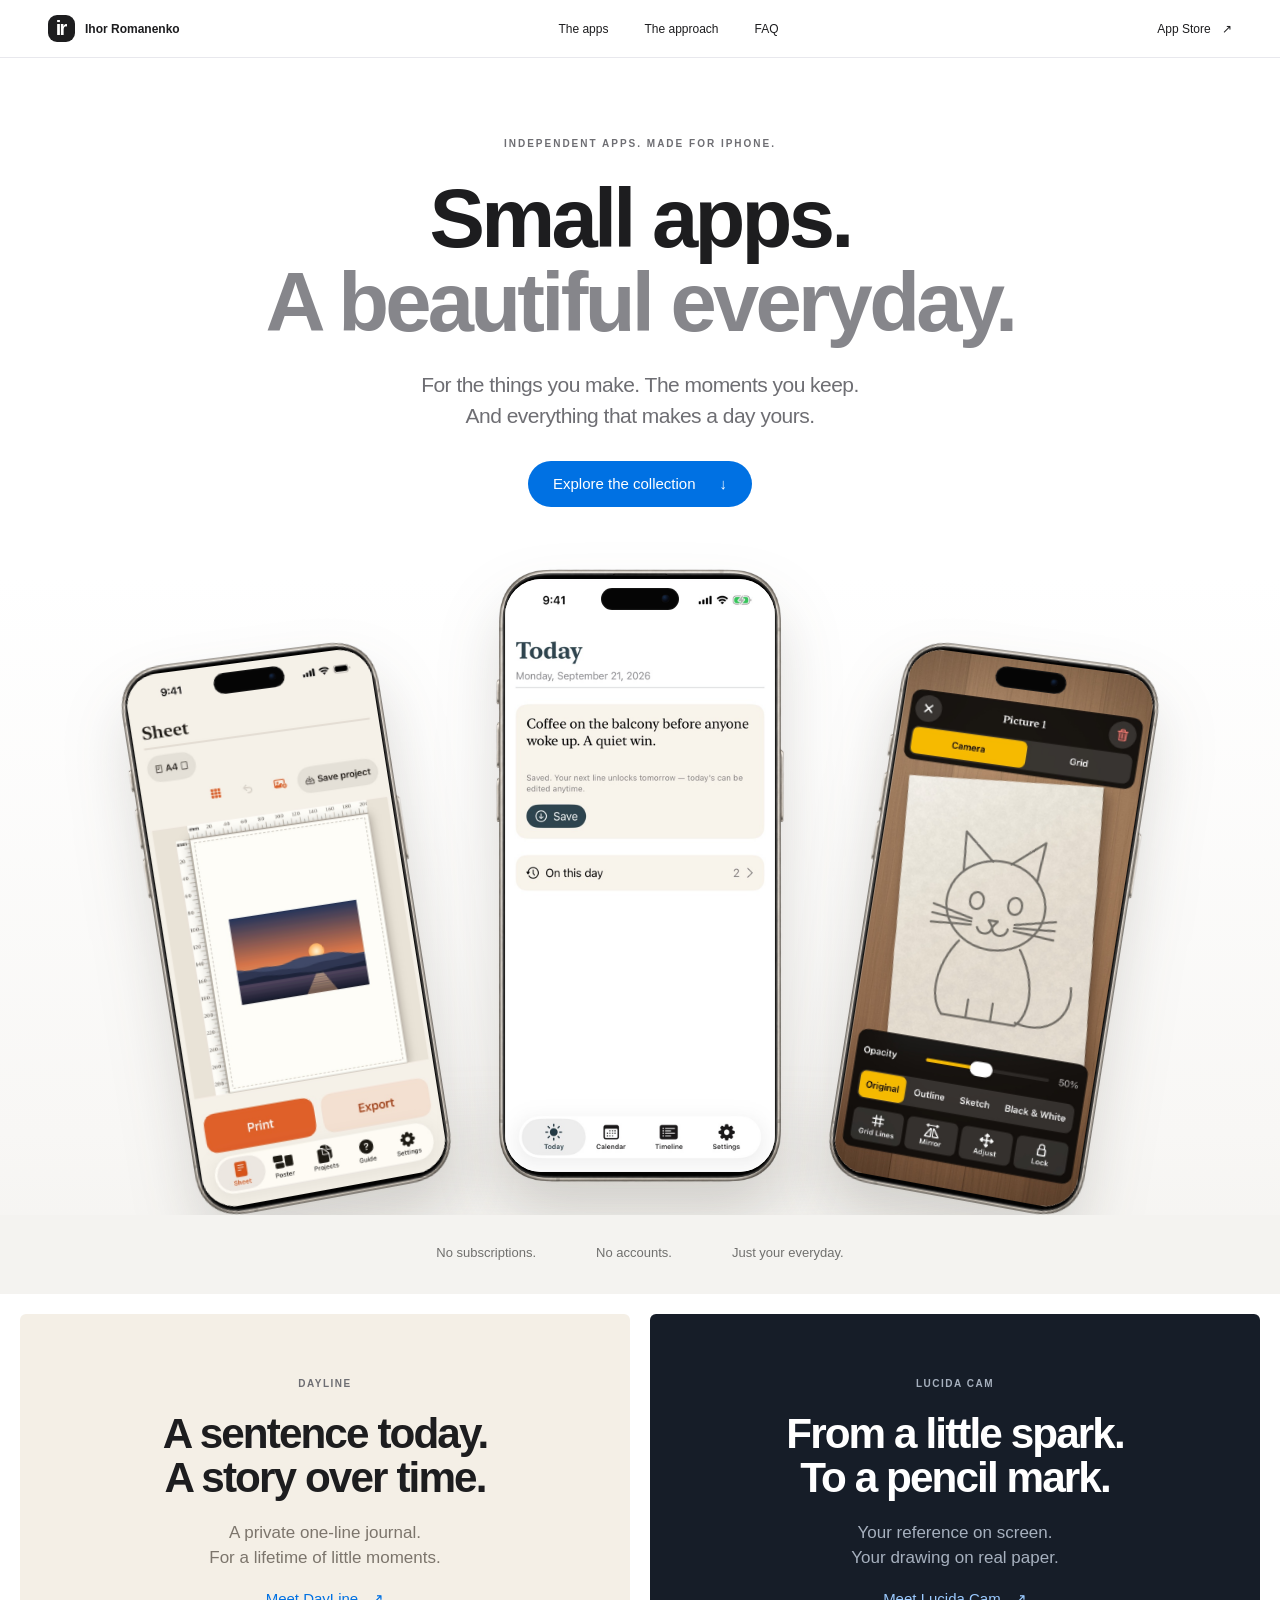
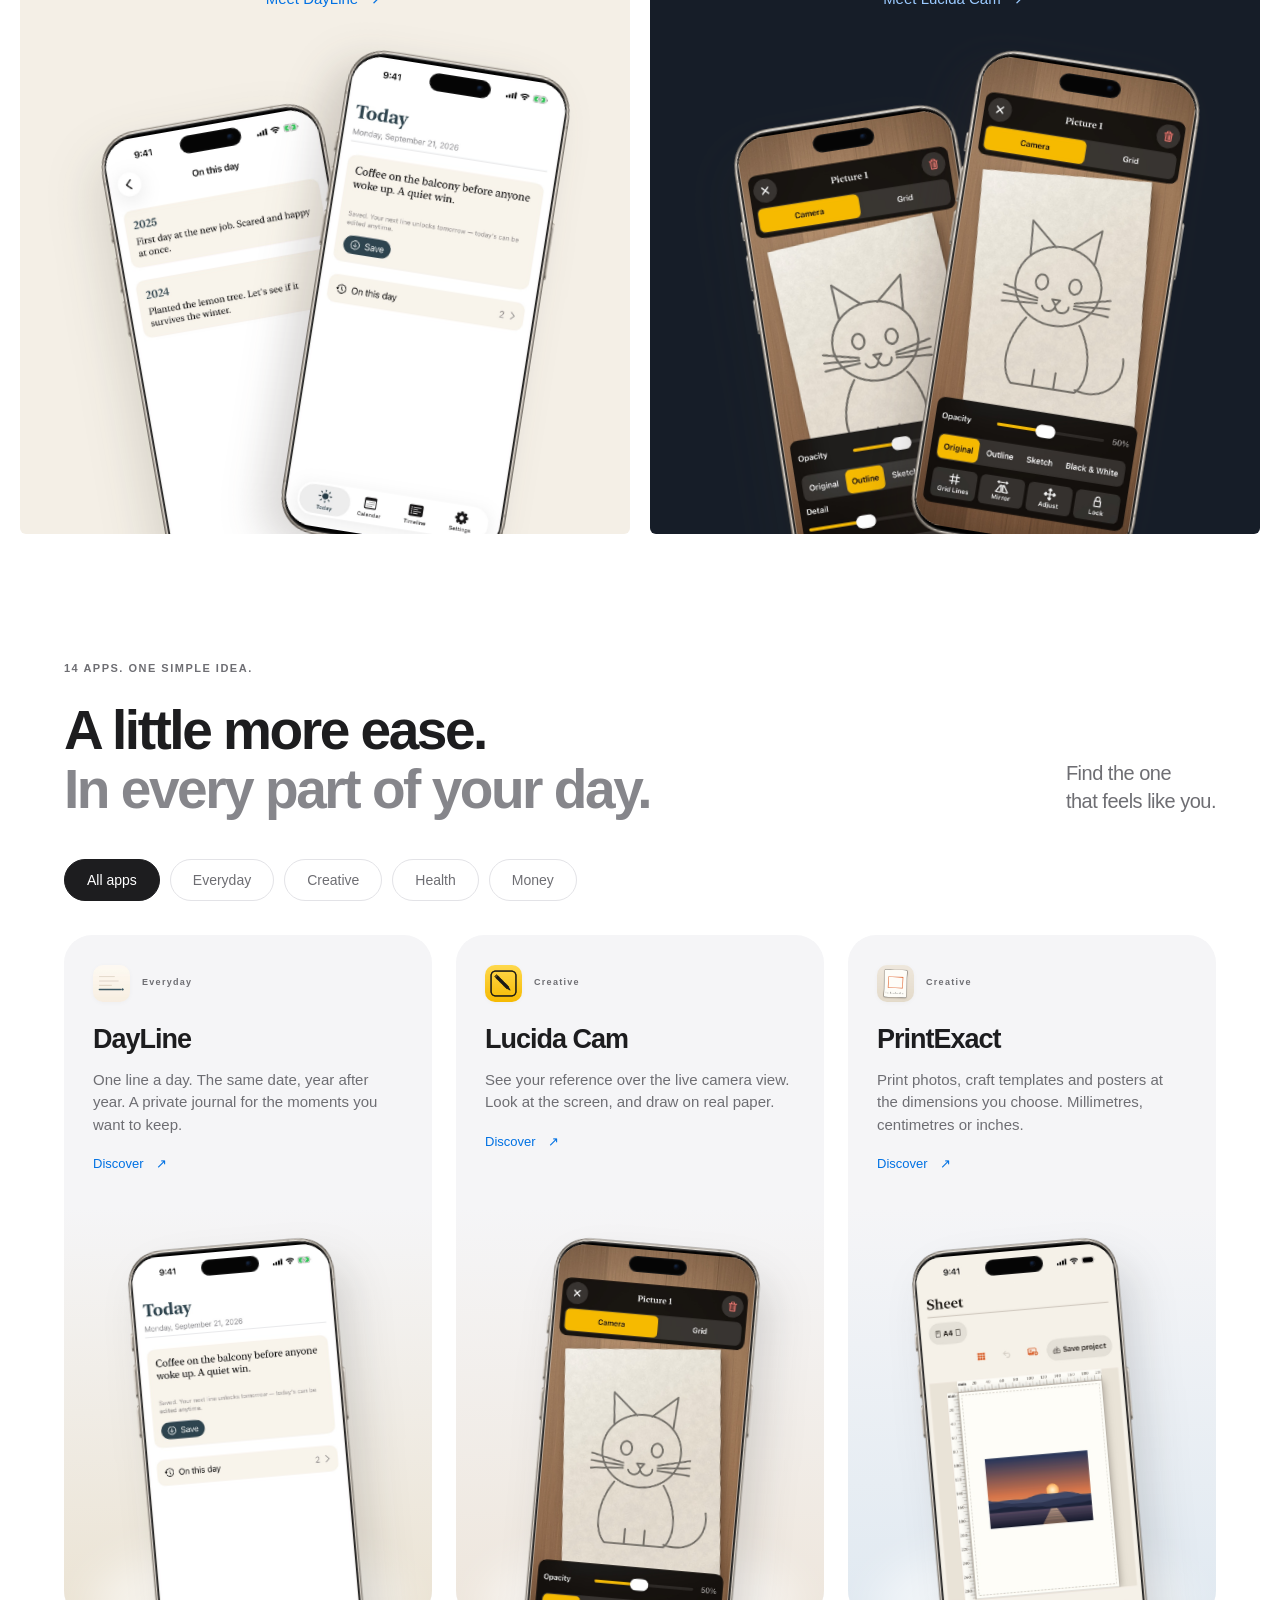
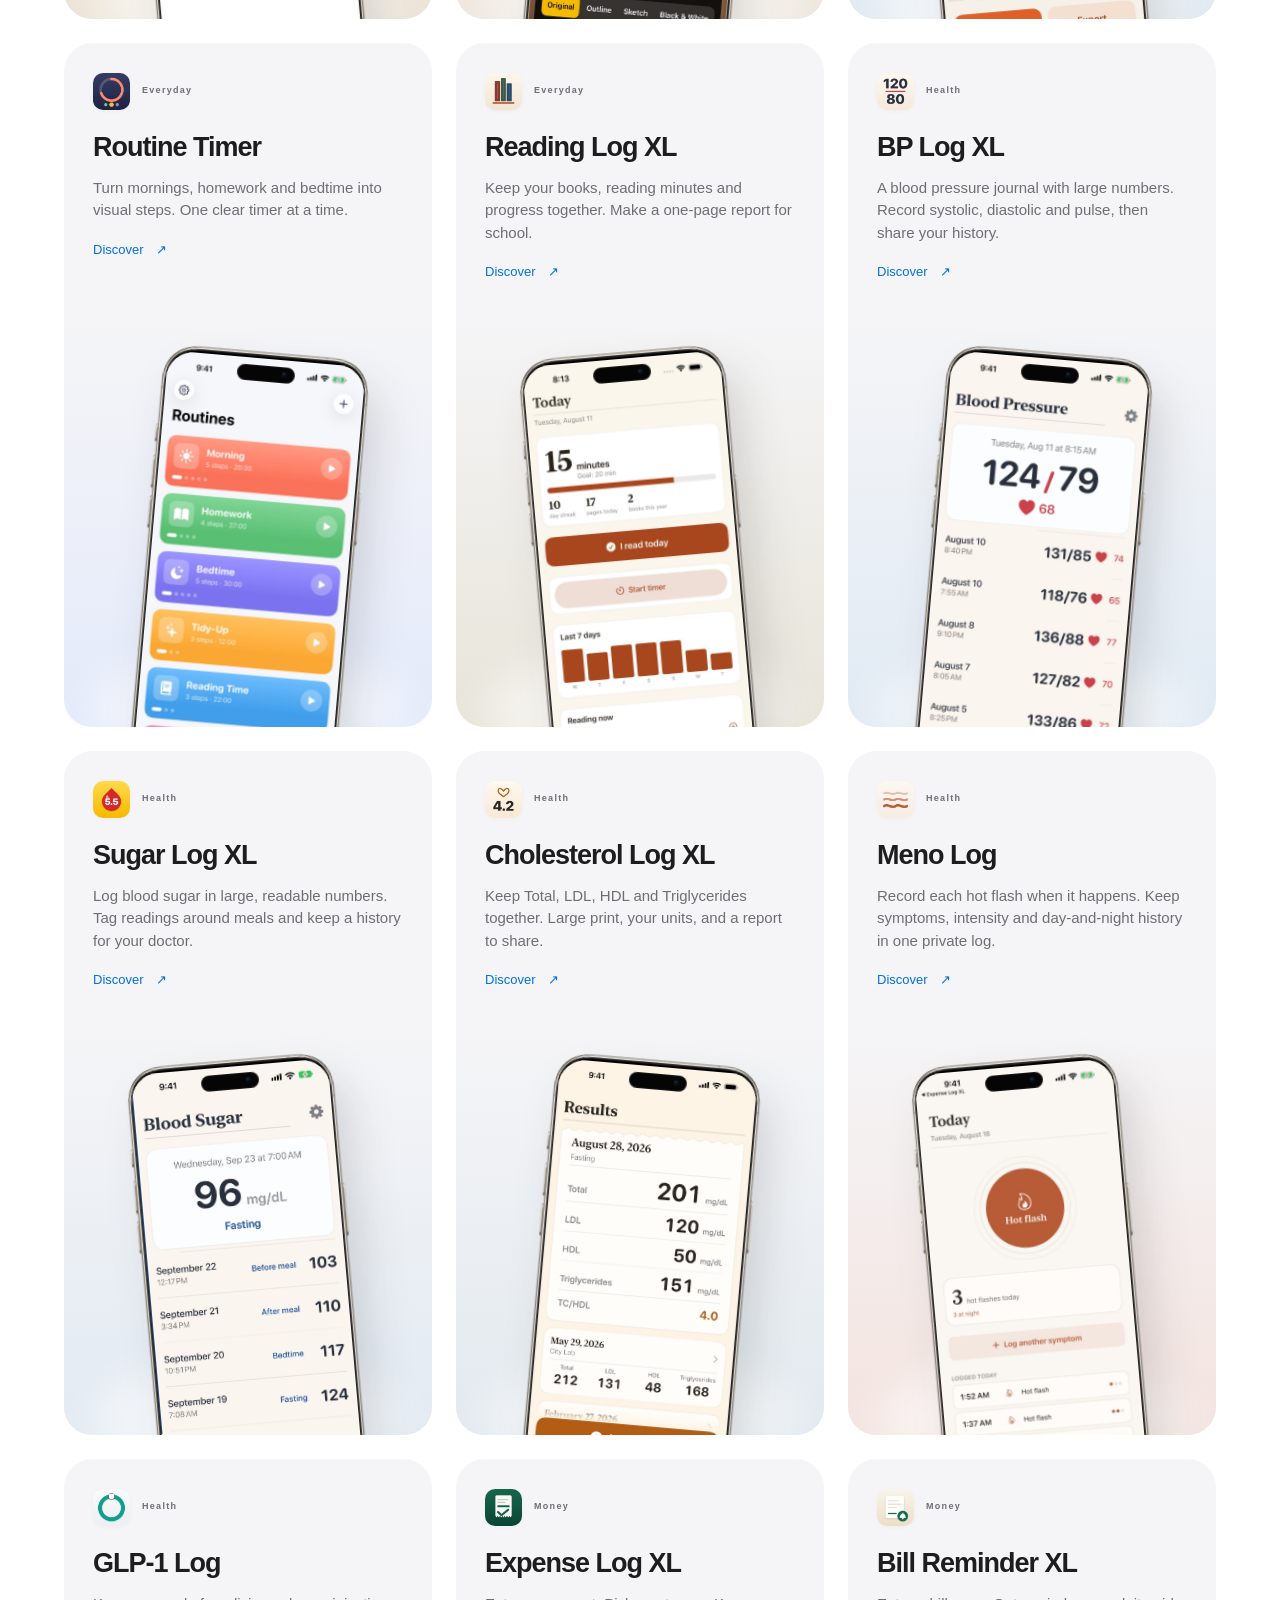
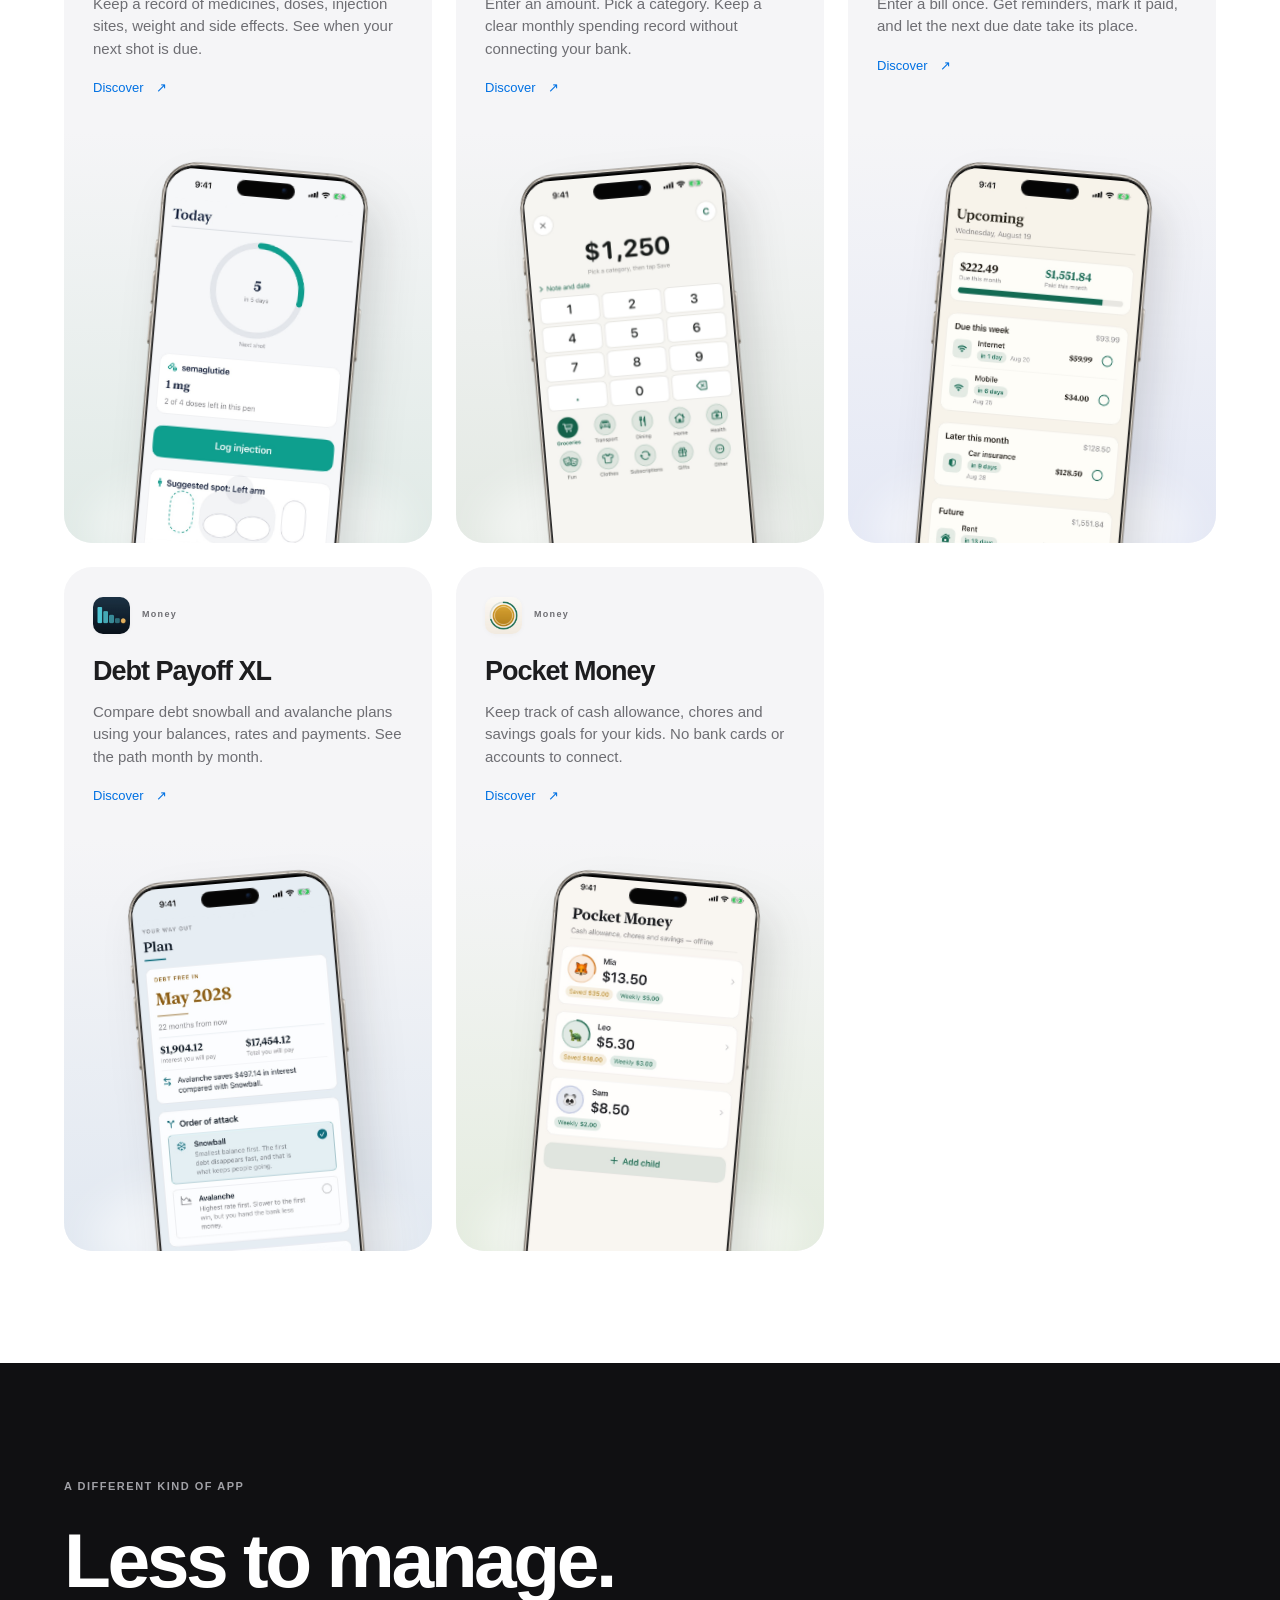
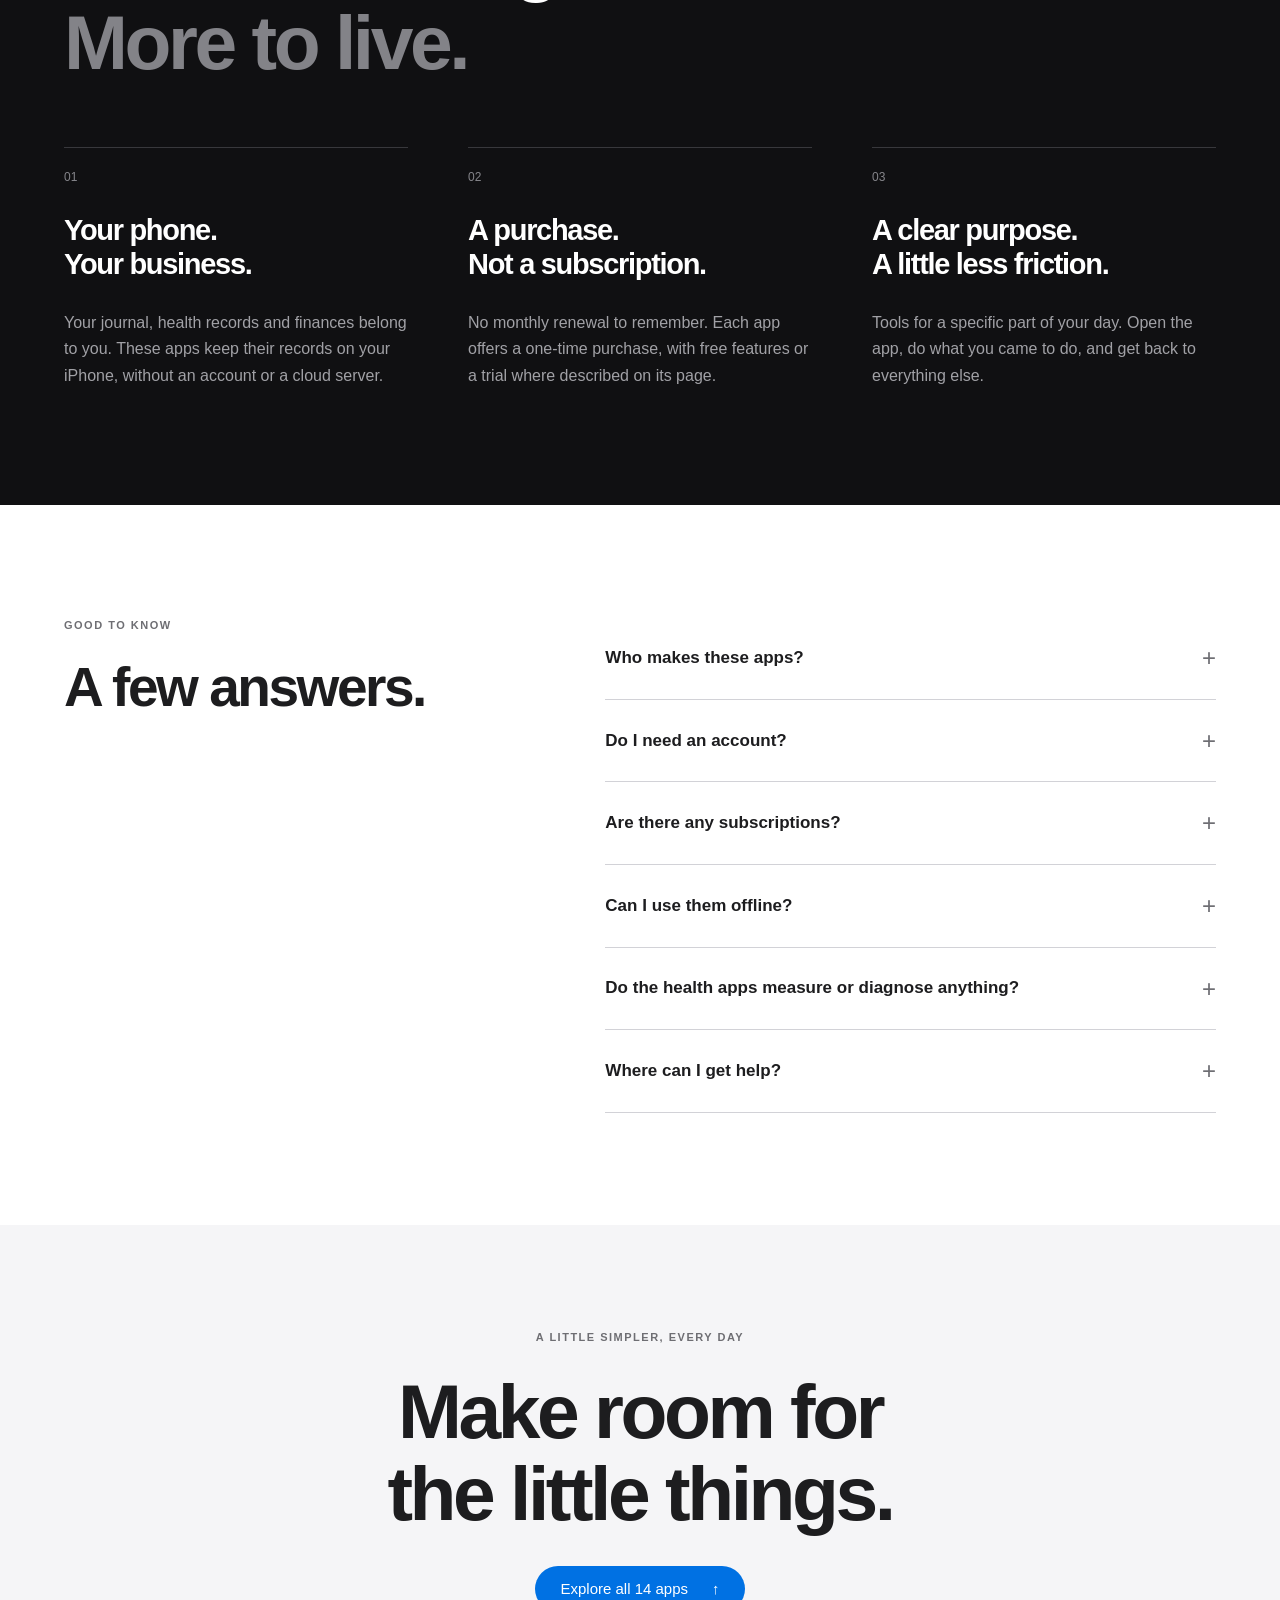
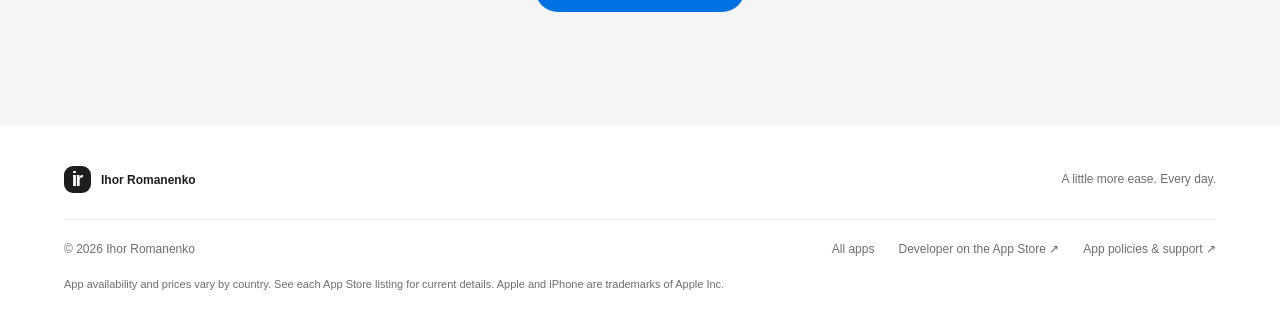
==== commit 576d5204: "Redesign portfolio with high-resolution iPhone product imagery" ====
--- a/index.html
+++ b/index.html
@@ -1 +1 @@
-<!doctype html><html lang="en"><head><meta charset="utf-8"><meta name="viewport" content="width=device-width, initial-scale=1"><title>Ihor Romanenko — Thoughtful iPhone Apps</title><meta name="description" content="Explore 14 private iPhone apps for journaling, creativity, health records and money. No subscriptions. Find the app for your everyday."><meta name="theme-color" content="#f5f5f7"><link rel="canonical" href="https://skylight777.github.io/ihor-apps/"><meta property="og:type" content="website"><meta property="og:title" content="Ihor Romanenko — Thoughtful iPhone Apps"><meta property="og:description" content="Explore 14 private iPhone apps for journaling, creativity, health records and money. No subscriptions. Find the app for your everyday."><meta property="og:url" content="https://skylight777.github.io/ihor-apps/"><meta property="og:image" content="https://skylight777.github.io/ihor-apps/assets/6792562428/icon.png"><meta name="twitter:card" content="summary_large_image"><link rel="icon" href="favicon.svg" type="image/svg+xml"><link rel="stylesheet" href="style.css"><script src="site.js" defer></script><script type="application/ld+json">{"@context": "https://schema.org", "@type": "CollectionPage", "name": "iPhone apps by Ihor Romanenko", "url": "https://skylight777.github.io/ihor-apps/", "description": "Private iPhone apps for everyday life, creativity, health journals and money tracking.", "mainEntity": {"@type": "ItemList", "itemListElement": [{"@type": "ListItem", "position": 1, "name": "DayLine", "url": "https://skylight777.github.io/ihor-apps/dayline/"}, {"@type": "ListItem", "position": 2, "name": "Lucida Cam", "url": "https://skylight777.github.io/ihor-apps/lucida-cam/"}, {"@type": "ListItem", "position": 3, "name": "PrintExact", "url": "https://skylight777.github.io/ihor-apps/printexact/"}, {"@type": "ListItem", "position": 4, "name": "Routine Timer", "url": "https://skylight777.github.io/ihor-apps/routine-timer/"}, {"@type": "ListItem", "position": 5, "name": "Reading Log XL", "url": "https://skylight777.github.io/ihor-apps/reading-log-xl/"}, {"@type": "ListItem", "position": 6, "name": "BP Log XL", "url": "https://skylight777.github.io/ihor-apps/bp-log-xl/"}, {"@type": "ListItem", "position": 7, "name": "Sugar Log XL", "url": "https://skylight777.github.io/ihor-apps/sugar-log-xl/"}, {"@type": "ListItem", "position": 8, "name": "Cholesterol Log XL", "url": "https://skylight777.github.io/ihor-apps/cholesterol-log-xl/"}, {"@type": "ListItem", "position": 9, "name": "Meno Log", "url": "https://skylight777.github.io/ihor-apps/meno-log/"}, {"@type": "ListItem", "position": 10, "name": "GLP-1 Log", "url": "https://skylight777.github.io/ihor-apps/glp-1-log/"}, {"@type": "ListItem", "position": 11, "name": "Expense Log XL", "url": "https://skylight777.github.io/ihor-apps/expense-log-xl/"}, {"@type": "ListItem", "position": 12, "name": "Bill Reminder XL", "url": "https://skylight777.github.io/ihor-apps/bill-reminder-xl/"}, {"@type": "ListItem", "position": 13, "name": "Debt Payoff XL", "url": "https://skylight777.github.io/ihor-apps/debt-payoff-xl/"}, {"@type": "ListItem", "position": 14, "name": "Pocket Money", "url": "https://skylight777.github.io/ihor-apps/pocket-money/"}]}}</script></head><body><a class="skip" href="#main">Skip to content</a><header class="site-nav"><nav aria-label="Main navigation"><a class="wordmark" href="./" aria-label="Ihor Romanenko home"><span class="monogram">ir</span><span>Ihor Romanenko</span></a><div class="nav-links"><a href="#apps">The apps</a><a href="#approach">The approach</a><a href="#questions">FAQ</a></div><a class="nav-store" href="https://apps.apple.com/us/developer/ihor-romanenko/id6792562550">App Store <span aria-hidden="true">↗</span></a></nav></header><main id="main"><section class="hero"><p class="eyebrow">INDEPENDENT APPS FOR IPHONE</p><h1>Life has its little things.<br><span>There’s an app for yours.</span></h1><p class="hero-description">A line about your day. A picture on paper. A number worth keeping.<br>Simple, private apps by Ihor Romanenko.</p><a class="button" href="#apps">Find your app <span aria-hidden="true">↓</span></a><div class="hero-gallery" aria-label="A look at the apps"><a class="hero-screen screen-0" href="bp-log-xl/" aria-label="Explore BP Log XL"><img src="assets/6792683658/screen-1.jpg" alt="BP Log XL screenshot" width="222" height="480" fetchpriority="auto"></a><a class="hero-screen screen-1" href="printexact/" aria-label="Explore PrintExact"><img src="assets/6809777790/screen-1.jpg" alt="PrintExact screenshot" width="222" height="480" fetchpriority="auto"></a><a class="hero-screen screen-2" href="dayline/" aria-label="Explore DayLine"><img src="assets/6792562428/screen-1.jpg" alt="DayLine screenshot" width="222" height="480" fetchpriority="high"></a><a class="hero-screen screen-3" href="lucida-cam/" aria-label="Explore Lucida Cam"><img src="assets/6817095103/screen-1.jpg" alt="Lucida Cam screenshot" width="222" height="480" fetchpriority="auto"></a><a class="hero-screen screen-4" href="pocket-money/" aria-label="Explore Pocket Money"><img src="assets/6800723335/screen-1.jpg" alt="Pocket Money screenshot" width="222" height="480" fetchpriority="auto"></a></div><div class="hero-principles"><span>No subscriptions.</span><span>No accounts.</span><span>Your data stays yours.</span></div></section><section class="catalog section-wrap" id="apps"><div class="section-heading"><div><p class="eyebrow">THE COLLECTION</p><h2>Find your everyday.</h2></div><p>One useful thing. <br>Done with care.</p></div><div class="filters" role="group" aria-label="Filter apps by collection"><button type="button" data-filter="All apps" aria-pressed="true">All apps</button><button type="button" data-filter="Everyday" aria-pressed="false">Everyday</button><button type="button" data-filter="Creative" aria-pressed="false">Creative</button><button type="button" data-filter="Health" aria-pressed="false">Health</button><button type="button" data-filter="Money" aria-pressed="false">Money</button></div><p class="sr-only" id="filter-status" aria-live="polite">Showing 14 apps</p><div class="app-grid"><article class="app-card" data-category="Everyday"><div class="card-copy"><img class="app-icon" src="assets/6792562428/icon.png" alt="" width="56" height="56" loading="lazy"><p class="eyebrow">Everyday</p><h3><a href="dayline/">DayLine</a></h3><p>One line a day. The same date, year after year. A private journal for the moments you want to keep.</p><a class="text-link" href="dayline/" aria-label="Explore DayLine">Explore the app <span aria-hidden="true">↗</span></a></div><a class="card-visual" style="--tint:#ebe3d3" href="dayline/" aria-label="See DayLine"><img src="assets/6792562428/screen-1.jpg" alt="DayLine App Store screenshot" loading="lazy" width="222" height="480"></a></article><article class="app-card" data-category="Creative"><div class="card-copy"><img class="app-icon" src="assets/6817095103/icon.png" alt="" width="56" height="56" loading="lazy"><p class="eyebrow">Creative</p><h3><a href="lucida-cam/">Lucida Cam</a></h3><p>See your reference over the live camera view. Look at the screen, and draw on real paper.</p><a class="text-link" href="lucida-cam/" aria-label="Explore Lucida Cam">Explore the app <span aria-hidden="true">↗</span></a></div><a class="card-visual" style="--tint:#eee6dc" href="lucida-cam/" aria-label="See Lucida Cam"><img src="assets/6817095103/screen-1.jpg" alt="Lucida Cam App Store screenshot" loading="lazy" width="222" height="480"></a></article><article class="app-card" data-category="Creative"><div class="card-copy"><img class="app-icon" src="assets/6809777790/icon.png" alt="" width="56" height="56" loading="lazy"><p class="eyebrow">Creative</p><h3><a href="printexact/">PrintExact</a></h3><p>Print photos, craft templates and posters at the dimensions you choose. Millimetres, centimetres or inches.</p><a class="text-link" href="printexact/" aria-label="Explore PrintExact">Explore the app <span aria-hidden="true">↗</span></a></div><a class="card-visual" style="--tint:#e0e9f1" href="printexact/" aria-label="See PrintExact"><img src="assets/6809777790/screen-1.jpg" alt="PrintExact App Store screenshot" loading="lazy" width="222" height="480"></a></article><article class="app-card" data-category="Everyday"><div class="card-copy"><img class="app-icon" src="assets/6792862460/icon.png" alt="" width="56" height="56" loading="lazy"><p class="eyebrow">Everyday</p><h3><a href="routine-timer/">Routine Timer</a></h3><p>Turn mornings, homework and bedtime into visual steps. One clear timer at a time.</p><a class="text-link" href="routine-timer/" aria-label="Explore Routine Timer">Explore the app <span aria-hidden="true">↗</span></a></div><a class="card-visual" style="--tint:#e4eafb" href="routine-timer/" aria-label="See Routine Timer"><img src="assets/6792862460/screen-1.jpg" alt="Routine Timer App Store screenshot" loading="lazy" width="222" height="480"></a></article><article class="app-card" data-category="Everyday"><div class="card-copy"><img class="app-icon" src="assets/6800721865/icon.png" alt="" width="56" height="56" loading="lazy"><p class="eyebrow">Everyday</p><h3><a href="reading-log-xl/">Reading Log XL</a></h3><p>Keep your books, reading minutes and progress together. Make a one-page report for school.</p><a class="text-link" href="reading-log-xl/" aria-label="Explore Reading Log XL">Explore the app <span aria-hidden="true">↗</span></a></div><a class="card-visual" style="--tint:#e8e4d9" href="reading-log-xl/" aria-label="See Reading Log XL"><img src="assets/6800721865/screen-1.jpg" alt="Reading Log XL App Store screenshot" loading="lazy" width="222" height="480"></a></article><article class="app-card" data-category="Health"><div class="card-copy"><img class="app-icon" src="assets/6792683658/icon.png" alt="" width="56" height="56" loading="lazy"><p class="eyebrow">Health</p><h3><a href="bp-log-xl/">BP Log XL</a></h3><p>A blood pressure journal with large numbers. Record systolic, diastolic and pulse, then share your history.</p><a class="text-link" href="bp-log-xl/" aria-label="Explore BP Log XL">Explore the app <span aria-hidden="true">↗</span></a></div><a class="card-visual" style="--tint:#e0eaf4" href="bp-log-xl/" aria-label="See BP Log XL"><img src="assets/6792683658/screen-1.jpg" alt="BP Log XL App Store screenshot" loading="lazy" width="222" height="480"></a></article><article class="app-card" data-category="Health"><div class="card-copy"><img class="app-icon" src="assets/6793054896/icon.png" alt="" width="56" height="56" loading="lazy"><p class="eyebrow">Health</p><h3><a href="sugar-log-xl/">Sugar Log XL</a></h3><p>Log blood sugar in large, readable numbers. Tag readings around meals and keep a history for your doctor.</p><a class="text-link" href="sugar-log-xl/" aria-label="Explore Sugar Log XL">Explore the app <span aria-hidden="true">↗</span></a></div><a class="card-visual" style="--tint:#e2eaf2" href="sugar-log-xl/" aria-label="See Sugar Log XL"><img src="assets/6793054896/screen-1.jpg" alt="Sugar Log XL App Store screenshot" loading="lazy" width="222" height="480"></a></article><article class="app-card" data-category="Health"><div class="card-copy"><img class="app-icon" src="assets/6796485536/icon.png" alt="" width="56" height="56" loading="lazy"><p class="eyebrow">Health</p><h3><a href="cholesterol-log-xl/">Cholesterol Log XL</a></h3><p>Keep Total, LDL, HDL and Triglycerides together. Large print, your units, and a report to share.</p><a class="text-link" href="cholesterol-log-xl/" aria-label="Explore Cholesterol Log XL">Explore the app <span aria-hidden="true">↗</span></a></div><a class="card-visual" style="--tint:#e2e9ef" href="cholesterol-log-xl/" aria-label="See Cholesterol Log XL"><img src="assets/6796485536/screen-1.jpg" alt="Cholesterol Log XL App Store screenshot" loading="lazy" width="222" height="480"></a></article><article class="app-card" data-category="Health"><div class="card-copy"><img class="app-icon" src="assets/6796485894/icon.png" alt="" width="56" height="56" loading="lazy"><p class="eyebrow">Health</p><h3><a href="meno-log/">Meno Log</a></h3><p>Record each hot flash when it happens. Keep symptoms, intensity and day-and-night history in one private log.</p><a class="text-link" href="meno-log/" aria-label="Explore Meno Log">Explore the app <span aria-hidden="true">↗</span></a></div><a class="card-visual" style="--tint:#f3e3df" href="meno-log/" aria-label="See Meno Log"><img src="assets/6796485894/screen-1.jpg" alt="Meno Log App Store screenshot" loading="lazy" width="222" height="480"></a></article><article class="app-card" data-category="Health"><div class="card-copy"><img class="app-icon" src="assets/6808273868/icon.png" alt="" width="56" height="56" loading="lazy"><p class="eyebrow">Health</p><h3><a href="glp-1-log/">GLP-1 Log</a></h3><p>Keep a record of medicines, doses, injection sites, weight and side effects. See when your next shot is due.</p><a class="text-link" href="glp-1-log/" aria-label="Explore GLP-1 Log">Explore the app <span aria-hidden="true">↗</span></a></div><a class="card-visual" style="--tint:#e0eae6" href="glp-1-log/" aria-label="See GLP-1 Log"><img src="assets/6808273868/screen-1.jpg" alt="GLP-1 Log App Store screenshot" loading="lazy" width="222" height="480"></a></article><article class="app-card" data-category="Money"><div class="card-copy"><img class="app-icon" src="assets/6796486042/icon.png" alt="" width="56" height="56" loading="lazy"><p class="eyebrow">Money</p><h3><a href="expense-log-xl/">Expense Log XL</a></h3><p>Enter an amount. Pick a category. Keep a clear monthly spending record without connecting your bank.</p><a class="text-link" href="expense-log-xl/" aria-label="Explore Expense Log XL">Explore the app <span aria-hidden="true">↗</span></a></div><a class="card-visual" style="--tint:#e3e9e3" href="expense-log-xl/" aria-label="See Expense Log XL"><img src="assets/6796486042/screen-1.jpg" alt="Expense Log XL App Store screenshot" loading="lazy" width="222" height="480"></a></article><article class="app-card" data-category="Money"><div class="card-copy"><img class="app-icon" src="assets/6801566178/icon.png" alt="" width="56" height="56" loading="lazy"><p class="eyebrow">Money</p><h3><a href="bill-reminder-xl/">Bill Reminder XL</a></h3><p>Enter a bill once. Get reminders, mark it paid, and let the next due date take its place.</p><a class="text-link" href="bill-reminder-xl/" aria-label="Explore Bill Reminder XL">Explore the app <span aria-hidden="true">↗</span></a></div><a class="card-visual" style="--tint:#e4e8f5" href="bill-reminder-xl/" aria-label="See Bill Reminder XL"><img src="assets/6801566178/screen-1.jpg" alt="Bill Reminder XL App Store screenshot" loading="lazy" width="222" height="480"></a></article><article class="app-card" data-category="Money"><div class="card-copy"><img class="app-icon" src="assets/6801566475/icon.png" alt="" width="56" height="56" loading="lazy"><p class="eyebrow">Money</p><h3><a href="debt-payoff-xl/">Debt Payoff XL</a></h3><p>Compare debt snowball and avalanche plans using your balances, rates and payments. See the path month by month.</p><a class="text-link" href="debt-payoff-xl/" aria-label="Explore Debt Payoff XL">Explore the app <span aria-hidden="true">↗</span></a></div><a class="card-visual" style="--tint:#e1e8f1" href="debt-payoff-xl/" aria-label="See Debt Payoff XL"><img src="assets/6801566475/screen-1.jpg" alt="Debt Payoff XL App Store screenshot" loading="lazy" width="222" height="480"></a></article><article class="app-card" data-category="Money"><div class="card-copy"><img class="app-icon" src="assets/6800723335/icon.png" alt="" width="56" height="56" loading="lazy"><p class="eyebrow">Money</p><h3><a href="pocket-money/">Pocket Money</a></h3><p>Keep track of cash allowance, chores and savings goals for your kids. No bank cards or accounts to connect.</p><a class="text-link" href="pocket-money/" aria-label="Explore Pocket Money">Explore the app <span aria-hidden="true">↗</span></a></div><a class="card-visual" style="--tint:#e4ecdf" href="pocket-money/" aria-label="See Pocket Money"><img src="assets/6800723335/screen-1.jpg" alt="Pocket Money App Store screenshot" loading="lazy" width="222" height="480"></a></article></div></section><section class="approach" id="approach"><div class="section-wrap"><p class="eyebrow">A DIFFERENT KIND OF APP</p><h2>Less to manage.<br><span>More to live.</span></h2><div class="approach-grid"><article><span class="principle-number">01</span><h3>Your phone.<br>Your business.</h3><p>Your journal, health records and finances belong to you. These apps keep their records on your iPhone, without an account or a cloud server.</p></article><article><span class="principle-number">02</span><h3>A purchase.<br>Not a subscription.</h3><p>No monthly renewal to remember. Each app offers a one-time purchase, with free features or a trial where described on its page.</p></article><article><span class="principle-number">03</span><h3>A clear purpose.<br>A little less friction.</h3><p>Tools for a specific part of your day. Open the app, do what you came to do, and get back to everything else.</p></article></div></div></section><section class="questions section-wrap" id="questions"><div><p class="eyebrow">GOOD TO KNOW</p><h2>A few answers.</h2></div><div class="faq-list"><details><summary>Who makes these apps?<span aria-hidden="true">+</span></summary><p>Ihor Romanenko, an independent developer. All 14 apps on this site link to their public Apple App Store listings.</p></details><details><summary>Do I need an account?<span aria-hidden="true">+</span></summary><p>No. These apps work without creating an account. Their records and projects are stored on your iPhone.</p></details><details><summary>Are there any subscriptions?<span aria-hidden="true">+</span></summary><p>No. Each app uses a one-time purchase. Free features and trial limits differ by app; see its page and the current App Store listing.</p></details><details><summary>Can I use them offline?<span aria-hidden="true">+</span></summary><p>Yes. The core tools and local records work offline. Downloading an app, purchasing an unlock, and services such as AirPrint have their own connectivity requirements.</p></details><details><summary>Do the health apps measure or diagnose anything?<span aria-hidden="true">+</span></summary><p>No. They are personal journals for readings, symptoms or medicines you enter yourself. They do not measure health values, diagnose conditions or replace professional medical advice.</p></details><details><summary>Where can I get help?<span aria-hidden="true">+</span></summary><p>Open an app’s App Store listing and follow its App Support link for the support details published for that app.</p></details></div></section><section class="closing"><p class="eyebrow">A LITTLE SIMPLER, EVERY DAY</p><h2>Make room for<br>the little things.</h2><a class="button" href="#apps">Explore all 14 apps <span aria-hidden="true">↑</span></a></section></main><footer><div class="footer-top"><a class="wordmark" href="./"><span class="monogram">ir</span>Ihor Romanenko</a><p>Small apps. Thoughtfully made.</p></div><div class="footer-bottom"><span>© 2026 Ihor Romanenko</span><a href="#apps">All apps</a><a href="https://apps.apple.com/us/developer/ihor-romanenko/id6792562550">Developer on the App Store ↗</a><a href="https://skylight777.github.io/igor-apps-legal/">App policies & support ↗</a></div><p class="fineprint">App availability and prices vary by country. See each App Store listing for current details. Apple and iPhone are trademarks of Apple Inc.</p></footer></body></html>+<!doctype html><html lang="en"><head><meta charset="utf-8"><meta name="viewport" content="width=device-width, initial-scale=1"><title>Ihor Romanenko — Thoughtful iPhone Apps</title><meta name="description" content="Explore 14 private iPhone apps for journaling, creativity, health records and money. No subscriptions. Find the app for your everyday."><meta name="theme-color" content="#f5f5f7"><link rel="canonical" href="https://skylight777.github.io/ihor-apps/"><meta property="og:type" content="website"><meta property="og:title" content="Ihor Romanenko — Thoughtful iPhone Apps"><meta property="og:description" content="Explore 14 private iPhone apps for journaling, creativity, health records and money. No subscriptions. Find the app for your everyday."><meta property="og:url" content="https://skylight777.github.io/ihor-apps/"><meta property="og:image" content="https://skylight777.github.io/ihor-apps/assets/6792562428/icon.png"><meta name="twitter:card" content="summary_large_image"><link rel="icon" href="favicon.svg" type="image/svg+xml"><link rel="stylesheet" href="style.css?v=2"><script src="site.js" defer></script><script type="application/ld+json">{"@context": "https://schema.org", "@type": "CollectionPage", "name": "iPhone apps by Ihor Romanenko", "url": "https://skylight777.github.io/ihor-apps/", "description": "Private iPhone apps for everyday life, creativity, health journals and money tracking.", "mainEntity": {"@type": "ItemList", "itemListElement": [{"@type": "ListItem", "position": 1, "name": "DayLine", "url": "https://skylight777.github.io/ihor-apps/dayline/"}, {"@type": "ListItem", "position": 2, "name": "Lucida Cam", "url": "https://skylight777.github.io/ihor-apps/lucida-cam/"}, {"@type": "ListItem", "position": 3, "name": "PrintExact", "url": "https://skylight777.github.io/ihor-apps/printexact/"}, {"@type": "ListItem", "position": 4, "name": "Routine Timer", "url": "https://skylight777.github.io/ihor-apps/routine-timer/"}, {"@type": "ListItem", "position": 5, "name": "Reading Log XL", "url": "https://skylight777.github.io/ihor-apps/reading-log-xl/"}, {"@type": "ListItem", "position": 6, "name": "BP Log XL", "url": "https://skylight777.github.io/ihor-apps/bp-log-xl/"}, {"@type": "ListItem", "position": 7, "name": "Sugar Log XL", "url": "https://skylight777.github.io/ihor-apps/sugar-log-xl/"}, {"@type": "ListItem", "position": 8, "name": "Cholesterol Log XL", "url": "https://skylight777.github.io/ihor-apps/cholesterol-log-xl/"}, {"@type": "ListItem", "position": 9, "name": "Meno Log", "url": "https://skylight777.github.io/ihor-apps/meno-log/"}, {"@type": "ListItem", "position": 10, "name": "GLP-1 Log", "url": "https://skylight777.github.io/ihor-apps/glp-1-log/"}, {"@type": "ListItem", "position": 11, "name": "Expense Log XL", "url": "https://skylight777.github.io/ihor-apps/expense-log-xl/"}, {"@type": "ListItem", "position": 12, "name": "Bill Reminder XL", "url": "https://skylight777.github.io/ihor-apps/bill-reminder-xl/"}, {"@type": "ListItem", "position": 13, "name": "Debt Payoff XL", "url": "https://skylight777.github.io/ihor-apps/debt-payoff-xl/"}, {"@type": "ListItem", "position": 14, "name": "Pocket Money", "url": "https://skylight777.github.io/ihor-apps/pocket-money/"}]}}</script></head><body><a class="skip" href="#main">Skip to content</a><header class="site-nav"><nav aria-label="Main navigation"><a class="wordmark" href="./" aria-label="Ihor Romanenko home"><span class="monogram">ir</span><span>Ihor Romanenko</span></a><div class="nav-links"><a href="#apps">The apps</a><a href="#approach">The approach</a><a href="#questions">FAQ</a></div><a class="nav-store" href="https://apps.apple.com/us/developer/ihor-romanenko/id6792562550">App Store <span aria-hidden="true">↗</span></a></nav></header><main id="main"><section class="hero"><div class="hero-copy"><p class="eyebrow">INDEPENDENT APPS. MADE FOR IPHONE.</p><h1>Small apps.<br><span>A beautiful everyday.</span></h1><p class="hero-description">For the things you make. The moments you keep. <br>And everything that makes a day yours.</p><a class="button" href="#apps">Explore the collection <span aria-hidden="true">↓</span></a></div><div class="hero-gallery" aria-label="A closer look at the apps"><a class="hero-screen screen-0" href="printexact/" aria-label="Explore PrintExact"><div class="iphone" aria-label="PrintExact on iPhone"><img class="iphone-hardware" src="assets/hardware/iphone-titanium.png" alt="" width="866" height="1817" loading="eager"><div class="iphone-display screen-branded"><img src="assets/6809777790/display-1.jpg" alt="PrintExact — actual app interface" loading="eager" width="832" height="1800"></div><span class="dynamic-island" aria-hidden="true"></span></div></a><a class="hero-screen screen-1" href="dayline/" aria-label="Explore DayLine"><div class="iphone" aria-label="DayLine on iPhone"><img class="iphone-hardware" src="assets/hardware/iphone-titanium.png" alt="" width="866" height="1817" loading="eager"><div class="iphone-display screen-branded"><img src="assets/6792562428/display-1.jpg" alt="DayLine — actual app interface" loading="eager" width="832" height="1800"></div><span class="dynamic-island" aria-hidden="true"></span></div></a><a class="hero-screen screen-2" href="lucida-cam/" aria-label="Explore Lucida Cam"><div class="iphone" aria-label="Lucida Cam on iPhone"><img class="iphone-hardware" src="assets/hardware/iphone-titanium.png" alt="" width="866" height="1817" loading="eager"><div class="iphone-display screen-branded"><img src="assets/6817095103/display-2.jpg" alt="Lucida Cam — actual app interface" loading="eager" width="832" height="1800"></div><span class="dynamic-island" aria-hidden="true"></span></div></a></div><div class="hero-principles"><span>No subscriptions.</span><span>No accounts.</span><span>Just your everyday.</span></div></section><section class="spotlights" aria-label="Featured apps"><article class="spotlight journal"><div class="spotlight-copy"><p class="eyebrow">DAYLINE</p><h2>A sentence today.<br>A story over time.</h2><p>A private one-line journal.<br>For a lifetime of little moments.</p><a class="text-link" href="dayline/">Meet DayLine <span aria-hidden="true">↗</span></a></div><a class="spotlight-scene" href="dayline/" aria-label="Discover DayLine"><div class="iphone" aria-label="DayLine on iPhone"><img class="iphone-hardware" src="assets/hardware/iphone-titanium.png" alt="" width="866" height="1817" loading="lazy"><div class="iphone-display screen-branded"><img src="assets/6792562428/display-2.jpg" alt="DayLine — actual app interface" loading="lazy" width="832" height="1800"></div><span class="dynamic-island" aria-hidden="true"></span></div><div class="iphone" aria-label="DayLine on iPhone"><img class="iphone-hardware" src="assets/hardware/iphone-titanium.png" alt="" width="866" height="1817" loading="lazy"><div class="iphone-display screen-branded"><img src="assets/6792562428/display-1.jpg" alt="DayLine — actual app interface" loading="lazy" width="832" height="1800"></div><span class="dynamic-island" aria-hidden="true"></span></div></a></article><article class="spotlight drawing"><div class="spotlight-copy"><p class="eyebrow">LUCIDA CAM</p><h2>From a little spark.<br>To a pencil mark.</h2><p>Your reference on screen.<br>Your drawing on real paper.</p><a class="text-link" href="lucida-cam/">Meet Lucida Cam <span aria-hidden="true">↗</span></a></div><a class="spotlight-scene" href="lucida-cam/" aria-label="Discover Lucida Cam"><div class="iphone" aria-label="Lucida Cam on iPhone"><img class="iphone-hardware" src="assets/hardware/iphone-titanium.png" alt="" width="866" height="1817" loading="lazy"><div class="iphone-display screen-branded"><img src="assets/6817095103/display-3.jpg" alt="Lucida Cam — actual app interface" loading="lazy" width="832" height="1800"></div><span class="dynamic-island" aria-hidden="true"></span></div><div class="iphone" aria-label="Lucida Cam on iPhone"><img class="iphone-hardware" src="assets/hardware/iphone-titanium.png" alt="" width="866" height="1817" loading="lazy"><div class="iphone-display screen-branded"><img src="assets/6817095103/display-2.jpg" alt="Lucida Cam — actual app interface" loading="lazy" width="832" height="1800"></div><span class="dynamic-island" aria-hidden="true"></span></div></a></article></section><section class="catalog section-wrap" id="apps"><div class="section-heading"><div><p class="eyebrow">14 APPS. ONE SIMPLE IDEA.</p><h2>A little more ease.<br><span>In every part of your day.</span></h2></div><p>Find the one<br>that feels like you.</p></div><div class="filters" role="group" aria-label="Filter apps by collection"><button type="button" data-filter="All apps" aria-pressed="true">All apps</button><button type="button" data-filter="Everyday" aria-pressed="false">Everyday</button><button type="button" data-filter="Creative" aria-pressed="false">Creative</button><button type="button" data-filter="Health" aria-pressed="false">Health</button><button type="button" data-filter="Money" aria-pressed="false">Money</button></div><p class="sr-only" id="filter-status" aria-live="polite">Showing 14 apps</p><div class="app-grid"><article class="app-card" data-category="Everyday" style="--tint:#ebe3d3"><div class="card-copy"><div class="card-kicker"><img class="app-icon" src="assets/6792562428/icon.png" alt="" width="40" height="40" loading="lazy"><p class="eyebrow">Everyday</p></div><h3><a href="dayline/">DayLine</a></h3><p>One line a day. The same date, year after year. A private journal for the moments you want to keep.</p><a class="text-link" href="dayline/" aria-label="Explore DayLine">Discover <span aria-hidden="true">↗</span></a></div><a class="card-visual" href="dayline/" aria-label="See DayLine"><div class="iphone" aria-label="DayLine on iPhone"><img class="iphone-hardware" src="assets/hardware/iphone-titanium.png" alt="" width="866" height="1817" loading="lazy"><div class="iphone-display screen-branded"><img src="assets/6792562428/display-1.jpg" alt="DayLine — actual app interface" loading="lazy" width="832" height="1800"></div><span class="dynamic-island" aria-hidden="true"></span></div></a></article><article class="app-card" data-category="Creative" style="--tint:#eee6dc"><div class="card-copy"><div class="card-kicker"><img class="app-icon" src="assets/6817095103/icon.png" alt="" width="40" height="40" loading="lazy"><p class="eyebrow">Creative</p></div><h3><a href="lucida-cam/">Lucida Cam</a></h3><p>See your reference over the live camera view. Look at the screen, and draw on real paper.</p><a class="text-link" href="lucida-cam/" aria-label="Explore Lucida Cam">Discover <span aria-hidden="true">↗</span></a></div><a class="card-visual" href="lucida-cam/" aria-label="See Lucida Cam"><div class="iphone" aria-label="Lucida Cam on iPhone"><img class="iphone-hardware" src="assets/hardware/iphone-titanium.png" alt="" width="866" height="1817" loading="lazy"><div class="iphone-display screen-branded"><img src="assets/6817095103/display-2.jpg" alt="Lucida Cam — actual app interface" loading="lazy" width="832" height="1800"></div><span class="dynamic-island" aria-hidden="true"></span></div></a></article><article class="app-card" data-category="Creative" style="--tint:#e0e9f1"><div class="card-copy"><div class="card-kicker"><img class="app-icon" src="assets/6809777790/icon.png" alt="" width="40" height="40" loading="lazy"><p class="eyebrow">Creative</p></div><h3><a href="printexact/">PrintExact</a></h3><p>Print photos, craft templates and posters at the dimensions you choose. Millimetres, centimetres or inches.</p><a class="text-link" href="printexact/" aria-label="Explore PrintExact">Discover <span aria-hidden="true">↗</span></a></div><a class="card-visual" href="printexact/" aria-label="See PrintExact"><div class="iphone" aria-label="PrintExact on iPhone"><img class="iphone-hardware" src="assets/hardware/iphone-titanium.png" alt="" width="866" height="1817" loading="lazy"><div class="iphone-display screen-branded"><img src="assets/6809777790/display-1.jpg" alt="PrintExact — actual app interface" loading="lazy" width="832" height="1800"></div><span class="dynamic-island" aria-hidden="true"></span></div></a></article><article class="app-card" data-category="Everyday" style="--tint:#e4eafb"><div class="card-copy"><div class="card-kicker"><img class="app-icon" src="assets/6792862460/icon.png" alt="" width="40" height="40" loading="lazy"><p class="eyebrow">Everyday</p></div><h3><a href="routine-timer/">Routine Timer</a></h3><p>Turn mornings, homework and bedtime into visual steps. One clear timer at a time.</p><a class="text-link" href="routine-timer/" aria-label="Explore Routine Timer">Discover <span aria-hidden="true">↗</span></a></div><a class="card-visual" href="routine-timer/" aria-label="See Routine Timer"><div class="iphone" aria-label="Routine Timer on iPhone"><img class="iphone-hardware" src="assets/hardware/iphone-titanium.png" alt="" width="866" height="1817" loading="lazy"><div class="iphone-display screen-native"><img src="assets/6792862460/display-1.jpg" alt="Routine Timer — actual app interface" loading="lazy" width="832" height="1800"></div><span class="dynamic-island" aria-hidden="true"></span></div></a></article><article class="app-card" data-category="Everyday" style="--tint:#e8e4d9"><div class="card-copy"><div class="card-kicker"><img class="app-icon" src="assets/6800721865/icon.png" alt="" width="40" height="40" loading="lazy"><p class="eyebrow">Everyday</p></div><h3><a href="reading-log-xl/">Reading Log XL</a></h3><p>Keep your books, reading minutes and progress together. Make a one-page report for school.</p><a class="text-link" href="reading-log-xl/" aria-label="Explore Reading Log XL">Discover <span aria-hidden="true">↗</span></a></div><a class="card-visual" href="reading-log-xl/" aria-label="See Reading Log XL"><div class="iphone" aria-label="Reading Log XL on iPhone"><img class="iphone-hardware" src="assets/hardware/iphone-titanium.png" alt="" width="866" height="1817" loading="lazy"><div class="iphone-display screen-native"><img src="assets/6800721865/display-1.jpg" alt="Reading Log XL — actual app interface" loading="lazy" width="832" height="1800"></div><span class="dynamic-island" aria-hidden="true"></span></div></a></article><article class="app-card" data-category="Health" style="--tint:#e0eaf4"><div class="card-copy"><div class="card-kicker"><img class="app-icon" src="assets/6792683658/icon.png" alt="" width="40" height="40" loading="lazy"><p class="eyebrow">Health</p></div><h3><a href="bp-log-xl/">BP Log XL</a></h3><p>A blood pressure journal with large numbers. Record systolic, diastolic and pulse, then share your history.</p><a class="text-link" href="bp-log-xl/" aria-label="Explore BP Log XL">Discover <span aria-hidden="true">↗</span></a></div><a class="card-visual" href="bp-log-xl/" aria-label="See BP Log XL"><div class="iphone" aria-label="BP Log XL on iPhone"><img class="iphone-hardware" src="assets/hardware/iphone-titanium.png" alt="" width="866" height="1817" loading="lazy"><div class="iphone-display screen-native"><img src="assets/6792683658/display-1.jpg" alt="BP Log XL — actual app interface" loading="lazy" width="832" height="1800"></div><span class="dynamic-island" aria-hidden="true"></span></div></a></article><article class="app-card" data-category="Health" style="--tint:#e2eaf2"><div class="card-copy"><div class="card-kicker"><img class="app-icon" src="assets/6793054896/icon.png" alt="" width="40" height="40" loading="lazy"><p class="eyebrow">Health</p></div><h3><a href="sugar-log-xl/">Sugar Log XL</a></h3><p>Log blood sugar in large, readable numbers. Tag readings around meals and keep a history for your doctor.</p><a class="text-link" href="sugar-log-xl/" aria-label="Explore Sugar Log XL">Discover <span aria-hidden="true">↗</span></a></div><a class="card-visual" href="sugar-log-xl/" aria-label="See Sugar Log XL"><div class="iphone" aria-label="Sugar Log XL on iPhone"><img class="iphone-hardware" src="assets/hardware/iphone-titanium.png" alt="" width="866" height="1817" loading="lazy"><div class="iphone-display screen-sugar screen-sugar-1"><img src="assets/6793054896/display-1.jpg" alt="Sugar Log XL — actual app interface" loading="lazy" width="832" height="1800"></div><span class="dynamic-island" aria-hidden="true"></span></div></a></article><article class="app-card" data-category="Health" style="--tint:#e2e9ef"><div class="card-copy"><div class="card-kicker"><img class="app-icon" src="assets/6796485536/icon.png" alt="" width="40" height="40" loading="lazy"><p class="eyebrow">Health</p></div><h3><a href="cholesterol-log-xl/">Cholesterol Log XL</a></h3><p>Keep Total, LDL, HDL and Triglycerides together. Large print, your units, and a report to share.</p><a class="text-link" href="cholesterol-log-xl/" aria-label="Explore Cholesterol Log XL">Discover <span aria-hidden="true">↗</span></a></div><a class="card-visual" href="cholesterol-log-xl/" aria-label="See Cholesterol Log XL"><div class="iphone" aria-label="Cholesterol Log XL on iPhone"><img class="iphone-hardware" src="assets/hardware/iphone-titanium.png" alt="" width="866" height="1817" loading="lazy"><div class="iphone-display screen-branded"><img src="assets/6796485536/display-1.jpg" alt="Cholesterol Log XL — actual app interface" loading="lazy" width="832" height="1800"></div><span class="dynamic-island" aria-hidden="true"></span></div></a></article><article class="app-card" data-category="Health" style="--tint:#f3e3df"><div class="card-copy"><div class="card-kicker"><img class="app-icon" src="assets/6796485894/icon.png" alt="" width="40" height="40" loading="lazy"><p class="eyebrow">Health</p></div><h3><a href="meno-log/">Meno Log</a></h3><p>Record each hot flash when it happens. Keep symptoms, intensity and day-and-night history in one private log.</p><a class="text-link" href="meno-log/" aria-label="Explore Meno Log">Discover <span aria-hidden="true">↗</span></a></div><a class="card-visual" href="meno-log/" aria-label="See Meno Log"><div class="iphone" aria-label="Meno Log on iPhone"><img class="iphone-hardware" src="assets/hardware/iphone-titanium.png" alt="" width="866" height="1817" loading="lazy"><div class="iphone-display screen-native"><img src="assets/6796485894/display-1.jpg" alt="Meno Log — actual app interface" loading="lazy" width="832" height="1800"></div><span class="dynamic-island" aria-hidden="true"></span></div></a></article><article class="app-card" data-category="Health" style="--tint:#e0eae6"><div class="card-copy"><div class="card-kicker"><img class="app-icon" src="assets/6808273868/icon.png" alt="" width="40" height="40" loading="lazy"><p class="eyebrow">Health</p></div><h3><a href="glp-1-log/">GLP-1 Log</a></h3><p>Keep a record of medicines, doses, injection sites, weight and side effects. See when your next shot is due.</p><a class="text-link" href="glp-1-log/" aria-label="Explore GLP-1 Log">Discover <span aria-hidden="true">↗</span></a></div><a class="card-visual" href="glp-1-log/" aria-label="See GLP-1 Log"><div class="iphone" aria-label="GLP-1 Log on iPhone"><img class="iphone-hardware" src="assets/hardware/iphone-titanium.png" alt="" width="866" height="1817" loading="lazy"><div class="iphone-display screen-branded"><img src="assets/6808273868/display-1.jpg" alt="GLP-1 Log — actual app interface" loading="lazy" width="832" height="1800"></div><span class="dynamic-island" aria-hidden="true"></span></div></a></article><article class="app-card" data-category="Money" style="--tint:#e3e9e3"><div class="card-copy"><div class="card-kicker"><img class="app-icon" src="assets/6796486042/icon.png" alt="" width="40" height="40" loading="lazy"><p class="eyebrow">Money</p></div><h3><a href="expense-log-xl/">Expense Log XL</a></h3><p>Enter an amount. Pick a category. Keep a clear monthly spending record without connecting your bank.</p><a class="text-link" href="expense-log-xl/" aria-label="Explore Expense Log XL">Discover <span aria-hidden="true">↗</span></a></div><a class="card-visual" href="expense-log-xl/" aria-label="See Expense Log XL"><div class="iphone" aria-label="Expense Log XL on iPhone"><img class="iphone-hardware" src="assets/hardware/iphone-titanium.png" alt="" width="866" height="1817" loading="lazy"><div class="iphone-display screen-native"><img src="assets/6796486042/display-1.jpg" alt="Expense Log XL — actual app interface" loading="lazy" width="832" height="1800"></div><span class="dynamic-island" aria-hidden="true"></span></div></a></article><article class="app-card" data-category="Money" style="--tint:#e4e8f5"><div class="card-copy"><div class="card-kicker"><img class="app-icon" src="assets/6801566178/icon.png" alt="" width="40" height="40" loading="lazy"><p class="eyebrow">Money</p></div><h3><a href="bill-reminder-xl/">Bill Reminder XL</a></h3><p>Enter a bill once. Get reminders, mark it paid, and let the next due date take its place.</p><a class="text-link" href="bill-reminder-xl/" aria-label="Explore Bill Reminder XL">Discover <span aria-hidden="true">↗</span></a></div><a class="card-visual" href="bill-reminder-xl/" aria-label="See Bill Reminder XL"><div class="iphone" aria-label="Bill Reminder XL on iPhone"><img class="iphone-hardware" src="assets/hardware/iphone-titanium.png" alt="" width="866" height="1817" loading="lazy"><div class="iphone-display screen-branded"><img src="assets/6801566178/display-1.jpg" alt="Bill Reminder XL — actual app interface" loading="lazy" width="832" height="1800"></div><span class="dynamic-island" aria-hidden="true"></span></div></a></article><article class="app-card" data-category="Money" style="--tint:#e1e8f1"><div class="card-copy"><div class="card-kicker"><img class="app-icon" src="assets/6801566475/icon.png" alt="" width="40" height="40" loading="lazy"><p class="eyebrow">Money</p></div><h3><a href="debt-payoff-xl/">Debt Payoff XL</a></h3><p>Compare debt snowball and avalanche plans using your balances, rates and payments. See the path month by month.</p><a class="text-link" href="debt-payoff-xl/" aria-label="Explore Debt Payoff XL">Discover <span aria-hidden="true">↗</span></a></div><a class="card-visual" href="debt-payoff-xl/" aria-label="See Debt Payoff XL"><div class="iphone" aria-label="Debt Payoff XL on iPhone"><img class="iphone-hardware" src="assets/hardware/iphone-titanium.png" alt="" width="866" height="1817" loading="lazy"><div class="iphone-display screen-branded"><img src="assets/6801566475/display-1.jpg" alt="Debt Payoff XL — actual app interface" loading="lazy" width="832" height="1800"></div><span class="dynamic-island" aria-hidden="true"></span></div></a></article><article class="app-card" data-category="Money" style="--tint:#e4ecdf"><div class="card-copy"><div class="card-kicker"><img class="app-icon" src="assets/6800723335/icon.png" alt="" width="40" height="40" loading="lazy"><p class="eyebrow">Money</p></div><h3><a href="pocket-money/">Pocket Money</a></h3><p>Keep track of cash allowance, chores and savings goals for your kids. No bank cards or accounts to connect.</p><a class="text-link" href="pocket-money/" aria-label="Explore Pocket Money">Discover <span aria-hidden="true">↗</span></a></div><a class="card-visual" href="pocket-money/" aria-label="See Pocket Money"><div class="iphone" aria-label="Pocket Money on iPhone"><img class="iphone-hardware" src="assets/hardware/iphone-titanium.png" alt="" width="866" height="1817" loading="lazy"><div class="iphone-display screen-branded"><img src="assets/6800723335/display-1.jpg" alt="Pocket Money — actual app interface" loading="lazy" width="832" height="1800"></div><span class="dynamic-island" aria-hidden="true"></span></div></a></article></div></section><section class="approach" id="approach"><div class="section-wrap"><p class="eyebrow">A DIFFERENT KIND OF APP</p><h2>Less to manage.<br><span>More to live.</span></h2><div class="approach-grid"><article><span class="principle-number">01</span><h3>Your phone.<br>Your business.</h3><p>Your journal, health records and finances belong to you. These apps keep their records on your iPhone, without an account or a cloud server.</p></article><article><span class="principle-number">02</span><h3>A purchase.<br>Not a subscription.</h3><p>No monthly renewal to remember. Each app offers a one-time purchase, with free features or a trial where described on its page.</p></article><article><span class="principle-number">03</span><h3>A clear purpose.<br>A little less friction.</h3><p>Tools for a specific part of your day. Open the app, do what you came to do, and get back to everything else.</p></article></div></div></section><section class="questions section-wrap" id="questions"><div><p class="eyebrow">GOOD TO KNOW</p><h2>A few answers.</h2></div><div class="faq-list"><details><summary>Who makes these apps?<span aria-hidden="true">+</span></summary><p>Ihor Romanenko, an independent developer. All 14 apps on this site link to their public Apple App Store listings.</p></details><details><summary>Do I need an account?<span aria-hidden="true">+</span></summary><p>No. These apps work without creating an account. Their records and projects are stored on your iPhone.</p></details><details><summary>Are there any subscriptions?<span aria-hidden="true">+</span></summary><p>No. Each app uses a one-time purchase. Free features and trial limits differ by app; see its page and the current App Store listing.</p></details><details><summary>Can I use them offline?<span aria-hidden="true">+</span></summary><p>Yes. The core tools and local records work offline. Downloading an app, purchasing an unlock, and services such as AirPrint have their own connectivity requirements.</p></details><details><summary>Do the health apps measure or diagnose anything?<span aria-hidden="true">+</span></summary><p>No. They are personal journals for readings, symptoms or medicines you enter yourself. They do not measure health values, diagnose conditions or replace professional medical advice.</p></details><details><summary>Where can I get help?<span aria-hidden="true">+</span></summary><p>Open an app’s App Store listing and follow its App Support link for the support details published for that app.</p></details></div></section><section class="closing"><p class="eyebrow">A LITTLE SIMPLER, EVERY DAY</p><h2>Make room for<br>the little things.</h2><a class="button" href="#apps">Explore all 14 apps <span aria-hidden="true">↑</span></a></section></main><footer><div class="footer-top"><a class="wordmark" href="./"><span class="monogram">ir</span>Ihor Romanenko</a><p>A little more ease. Every day.</p></div><div class="footer-bottom"><span>© 2026 Ihor Romanenko</span><a href="#apps">All apps</a><a href="https://apps.apple.com/us/developer/ihor-romanenko/id6792562550">Developer on the App Store ↗</a><a href="https://skylight777.github.io/igor-apps-legal/">App policies & support ↗</a></div><p class="fineprint">App availability and prices vary by country. See each App Store listing for current details. Apple and iPhone are trademarks of Apple Inc.</p></footer></body></html>
--- a/style.css
+++ b/style.css
@@ -1,5 +1,35 @@
-:root{--ink:#1d1d1f;--muted:#6e6e73;--blue:#0071e3;--paper:#f5f5f7;--line:#d2d2d7;font-family:-apple-system,BlinkMacSystemFont,"Helvetica Neue",Arial,sans-serif;color:var(--ink);background:#fff;font-synthesis:none}*{box-sizing:border-box}html{scroll-behavior:smooth;scroll-padding-top:90px}body{margin:0}a{color:inherit;text-decoration:none}button{font:inherit}img{max-width:100%;display:block}button,a,summary{-webkit-tap-highlight-color:transparent}a:focus-visible,button:focus-visible,summary:focus-visible{outline:3px solid #0071e3;outline-offset:5px}button{cursor:pointer}.skip{position:absolute;top:-100px;left:20px;background:#fff;padding:16px;z-index:50}.skip:focus{top:10px}.site-nav{position:sticky;top:0;z-index:20;background:rgba(255,255,255,.94);border-bottom:1px solid #ececee;backdrop-filter:blur(18px)}.site-nav nav{max-width:1280px;margin:auto;padding:17px 40px;display:flex;align-items:center;justify-content:space-between;gap:28px;font-size:12px}.wordmark{display:inline-flex;align-items:center;gap:11px;font-weight:600;white-space:nowrap}.monogram{display:inline-grid;place-items:center;background:var(--ink);color:white;width:28px;height:28px;border-radius:9px;font-size:20px;letter-spacing:-2px;padding-right:2px}.nav-links{display:flex;gap:36px}.nav-links a:hover,.nav-store:hover{color:var(--blue)}.nav-store{white-space:nowrap}.nav-store span{margin-left:8px}.section-wrap{max-width:1200px;margin:auto;padding:104px 40px}.eyebrow{font-size:11px;font-weight:650;letter-spacing:1.7px;margin:0 0 24px;color:var(--muted)}h1,h2,h3,p{margin-top:0}h1,h2,h3{letter-spacing:-.045em;font-weight:650}h1{font-size:clamp(46px,5.1vw,76px);line-height:1.06}h2{font-size:clamp(36px,4.1vw,56px);line-height:1.06;margin-bottom:24px}h3{font-size:28px;line-height:1.12}p{line-height:1.55}.hero{text-align:center;padding:72px 24px 0;overflow:hidden;background:linear-gradient(#fff 50%,#f5f5f7 100%)}.hero h1{margin-bottom:24px}.hero h1 span{color:#86868b}.hero-description{font-size:20px;letter-spacing:-.025em;color:var(--muted);max-width:650px;margin:0 auto 28px;line-height:1.45}.button{display:inline-flex;align-items:center;justify-content:center;gap:22px;background:var(--blue);color:#fff;padding:13px 23px;border-radius:999px;font-size:15px;font-weight:500;line-height:1.2}.button:hover{background:#0077ed}.hero-gallery{max-width:1080px;height:488px;position:relative;margin:50px auto 0;display:flex;align-items:flex-start;justify-content:center;gap:20px}.hero-screen{flex:none;width:184px;border-radius:22px;overflow:hidden;box-shadow:0 18px 40px #1d1d1f15;position:relative}.hero-screen img{width:100%;height:auto}.screen-0{transform:translateY(62px) rotate(-9deg)}.screen-1{transform:translateY(25px) rotate(-5deg)}.screen-2{z-index:3;width:204px;box-shadow:0 22px 50px #1d1d1f24}.screen-3{transform:translateY(25px) rotate(5deg)}.screen-4{transform:translateY(62px) rotate(9deg)}.hero-principles{position:relative;z-index:5;display:flex;justify-content:center;gap:48px;font-size:14px;font-weight:600;padding:29px 0;background:var(--paper);border-top:1px solid #e7e7e9}.section-heading{display:flex;justify-content:space-between;align-items:flex-end;gap:24px;margin-bottom:34px}.section-heading h2{margin:0}.section-heading>p{color:var(--muted);font-size:19px;margin:0;letter-spacing:-.02em}.filters{display:flex;gap:10px;flex-wrap:wrap;margin:35px 0}.filters button{border:1px solid #e4e4e7;color:var(--muted);background:white;padding:11px 20px;border-radius:99px;font-size:14px}.filters button[aria-pressed=true]{background:var(--ink);color:white;border-color:var(--ink)}.filters button:hover{border-color:var(--ink)}.app-grid{display:grid;grid-template-columns:1fr 1fr;gap:24px}.app-card{border-radius:28px;background:var(--paper);overflow:hidden;display:grid;grid-template-columns:1.1fr 1fr;min-height:362px}.app-card[hidden]{display:none}.card-copy{padding:30px 0 30px 30px;position:relative;z-index:2}.app-icon{width:52px;height:52px;border-radius:13px;margin-bottom:22px;box-shadow:0 2px 8px #00000008}.card-copy .eyebrow{font-size:10px;margin-bottom:9px;letter-spacing:1.2px}.card-copy h3{font-size:24px;margin-bottom:13px}.card-copy p:not(.eyebrow){font-size:14px;color:var(--muted);line-height:1.5;margin-bottom:20px}.text-link{font-size:14px;color:var(--blue);font-weight:500}.text-link:hover{text-decoration:underline}.card-visual{align-self:stretch;display:flex;justify-content:center;align-items:flex-end;padding:24px 15px 0;margin-left:12px;background:linear-gradient(160deg,transparent,var(--tint));overflow:hidden}.card-visual img{width:160px;height:auto;flex:none;border-radius:16px 16px 0 0;box-shadow:0 8px 25px #1d1d1f1a;transform:translateY(26px)}.approach{background:#111113;color:white}.approach .section-wrap{padding-top:110px;padding-bottom:100px}.approach .eyebrow{color:#a1a1a6}.approach h2{font-size:clamp(50px,6vw,80px);margin-bottom:64px}.approach h2 span{color:#8d8d93}.approach-grid{display:grid;grid-template-columns:repeat(3,1fr);gap:50px}.principle-number{display:block;color:#86868b;border-top:1px solid #414144;padding-top:21px;margin-bottom:30px;font-size:13px}.approach-grid h3{font-size:27px}.approach-grid p{font-size:16px;color:#a1a1a6;line-height:1.6}.questions{display:grid;grid-template-columns:.85fr 1.15fr;gap:80px}details{border-bottom:1px solid var(--line)}summary{list-style:none;cursor:pointer;display:flex;align-items:center;justify-content:space-between;gap:24px;font-size:17px;font-weight:600;line-height:1.4;padding:23px 0}summary::-webkit-details-marker{display:none}summary span{font-weight:400;font-size:24px;color:var(--muted)}details[open] summary span{transform:rotate(45deg)}details p{font-size:16px;color:var(--muted);padding:0 30px 12px 0}.closing{text-align:center;background:var(--paper);padding:90px 24px 100px}.closing h2{font-size:clamp(45px,5.8vw,76px);margin:0 0 30px}footer{padding:38px 40px;max-width:1200px;margin:auto;font-size:12px;color:var(--muted)}.footer-top{display:flex;justify-content:space-between;align-items:center;margin-bottom:25px}.footer-top p{margin:0}.footer-top .wordmark{color:var(--ink)}.footer-bottom{display:flex;flex-wrap:wrap;gap:22px;padding-top:20px;border-top:1px solid #e7e7e9}.footer-bottom span{margin-right:auto}.fineprint{font-size:11px;color:var(--muted);line-height:1.5;margin:20px 0 0}.sr-only{position:absolute;width:1px;height:1px;overflow:hidden;clip:rect(0,0,0,0);white-space:nowrap}.product-nav{border-bottom:1px solid #eee;background:#fff}.product-nav>div{max-width:1200px;margin:auto;padding:13px 40px;display:flex;align-items:center;gap:26px;font-size:12px}.product-nav span{font-size:17px;font-weight:600;margin-right:auto}.product-nav>div>a:first-child{color:var(--muted)}.button.small{padding:9px 15px;font-size:12px}.product-hero{text-align:center;padding-top:65px;padding-bottom:64px}.product-hero .eyebrow{margin-bottom:24px}.product-icon{margin:0 auto 16px;border-radius:20px;box-shadow:0 8px 24px #0000000c}.product-name{font-size:20px;font-weight:600;margin-bottom:20px}.product-hero h1{font-size:clamp(50px,6vw,80px);margin-bottom:25px}.purchase-note{font-size:12px;color:var(--muted);margin:18px 0 0}.product-gallery{display:flex;justify-content:center;gap:35px;padding:60px 30px;background:linear-gradient(140deg,#f5f5f7,var(--tint));overflow:auto}.product-gallery img{width:222px;flex:none;height:auto;align-self:flex-start;border-radius:22px;box-shadow:0 14px 40px #00000012}.product-story{display:grid;grid-template-columns:.9fr 1.1fr;gap:100px}.story-intro h2{font-size:44px;line-height:1.1}.story-intro>p:last-child{font-size:12px;color:var(--muted)}.story-body p,.story-body li{color:var(--muted);font-size:17px;line-height:1.65}.story-body>p:first-child{font-size:21px;color:var(--ink);line-height:1.5}.story-body section{margin:32px 0}.story-body h3{font-size:24px;margin-bottom:13px}.story-body ul{padding-left:20px}.story-body li{padding-left:4px;margin-bottom:8px}.product-story+.questions{border-top:1px solid #e7e7e9}.product-facts{padding-top:0}.product-facts h2{font-size:32px}.product-facts dl{display:grid;grid-template-columns:repeat(3,1fr);gap:24px;margin:30px 0}.product-facts dl div{border-top:1px solid var(--line);padding-top:15px}.product-facts dt{font-size:12px;color:var(--muted);margin-bottom:8px}.product-facts dd{margin:0;font-size:16px}.related{padding-top:0}.related h2{font-size:32px}.related-grid{display:grid;grid-template-columns:repeat(3,1fr);gap:35px}.related-grid>a{background:var(--paper);padding:28px;border-radius:24px}.related-grid img{border-radius:16px;margin-bottom:23px}.related-grid h3{font-size:24px;margin-bottom:12px}.related-grid p{font-size:14px;color:var(--muted)}
-@media(min-width:1500px){.hero{padding-top:88px}.hero-gallery{height:530px}.hero-screen{width:200px}.screen-2{width:222px}}
-@media(max-width:900px){.hero-gallery{gap:12px}.hero-screen{width:155px}.screen-2{width:180px}.hero-gallery{height:420px}.app-card{grid-template-columns:1fr}.card-copy{padding:26px 26px 10px}.card-copy p:not(.eyebrow){min-height:63px}.card-visual{height:290px;margin:0;padding-top:10px;align-items:flex-start}.card-visual img{width:160px;transform:translateY(12px)}.approach-grid{gap:26px}.questions{gap:40px}.product-story{gap:45px}.product-gallery{gap:22px}.product-gallery img{width:200px}.nav-links{gap:22px}}
-@media(max-width:600px){html{scroll-padding-top:80px}.site-nav nav{padding:13px 20px;gap:12px}.wordmark{font-size:12px;gap:8px}.nav-links{display:none}.nav-store{font-size:11px}.section-wrap{padding:65px 22px}.hero{padding:52px 20px 0}.hero .eyebrow{font-size:9px;letter-spacing:1.2px}.hero h1{font-size:42px;line-height:1.08;letter-spacing:-2px}.hero-description{font-size:17px;max-width:340px}.hero-description br{display:none}.hero-gallery{margin-top:40px;height:340px;gap:14px;width:740px;left:50%;transform:translateX(-50%)}.hero-screen{width:135px;border-radius:15px}.screen-2{width:156px}.screen-0,.screen-4{display:none}.screen-1{transform:translateY(26px) rotate(-7deg)}.screen-3{transform:translateY(26px) rotate(7deg)}.hero-principles{margin:0 -20px;padding:23px 15px;gap:16px;font-size:10px}.section-heading{display:block;margin-bottom:28px}.section-heading h2{font-size:38px}.section-heading>p{font-size:16px;margin-top:18px}.section-heading>p br{display:none}.eyebrow{font-size:10px;margin-bottom:17px}.filters{gap:8px;margin:27px 0}.filters button{padding:9px 12px;font-size:12px}.app-grid{grid-template-columns:1fr;gap:18px}.app-card{grid-template-columns:1fr 1fr;min-height:330px;border-radius:24px}.card-copy{padding:23px 0 23px 23px}.card-copy h3{font-size:23px}.card-copy p:not(.eyebrow){font-size:13px;min-height:0}.app-icon{width:45px;height:45px;border-radius:12px;margin-bottom:22px}.card-copy .text-link{font-size:12px}.card-visual{height:auto;margin-left:10px;padding:30px 10px 0;align-items:flex-end}.card-visual img{width:144px;max-width:none;transform:translateY(25px);border-radius:14px 14px 0 0}.approach .section-wrap{padding:70px 24px}.approach h2{font-size:55px;margin-bottom:40px}.approach-grid{grid-template-columns:1fr;gap:16px}.approach-grid h3{font-size:28px}.approach-grid h3 br{display:none}.approach-grid p{font-size:16px;max-width:390px}.principle-number{margin-bottom:20px}.questions{grid-template-columns:1fr;gap:8px}.questions h2{font-size:38px}.questions summary{font-size:16px}.closing{padding:65px 22px 75px}.closing h2{font-size:48px}footer{padding:30px 22px}.footer-top{align-items:flex-start;gap:20px}.footer-top p{font-size:11px}.footer-bottom{gap:16px}.footer-bottom span{width:100%}.product-nav>div{padding:12px 20px;gap:14px}.product-nav span{font-size:14px}.product-nav>div>a:first-child{display:none}.product-nav .small{font-size:10px;padding:9px 12px}.product-hero{padding-top:48px;padding-bottom:44px}.product-hero h1{font-size:48px}.product-name{font-size:18px}.product-icon{width:64px;height:64px;border-radius:16px}.product-gallery{justify-content:flex-start;scroll-snap-type:x mandatory;padding:35px 24px;gap:20px}.product-gallery img{width:205px;scroll-snap-align:center}.product-story{grid-template-columns:1fr;gap:20px}.story-intro h2{font-size:37px}.story-body p,.story-body li{font-size:16px}.product-facts{padding-top:0}.product-facts dl{grid-template-columns:1fr 1fr}.related{padding-top:0}.related-grid{grid-template-columns:1fr;gap:16px}.related-grid>a{padding:24px}.related-grid img{width:48px;height:48px;margin-bottom:16px}.related h2{font-size:32px}.related .section-heading .text-link{display:inline-block;margin-top:15px}}
+:root {
+  --ink:#1d1d1f; --muted:#6e6e73; --paper:#f5f5f7; --line:#d2d2d7; --blue:#0071e3;
+  color:var(--ink); background:#fff;
+  font-family:-apple-system,BlinkMacSystemFont,"Helvetica Neue",Arial,sans-serif;
+  font-synthesis:none;
+}
+*{box-sizing:border-box}html{scroll-behavior:smooth;scroll-padding-top:88px}body{margin:0}a{color:inherit;text-decoration:none}img{max-width:100%;display:block}button{font:inherit;cursor:pointer}a,button,summary{-webkit-tap-highlight-color:transparent}a:focus-visible,button:focus-visible,summary:focus-visible{outline:3px solid var(--blue);outline-offset:6px}h1,h2,h3,p{margin-top:0}h1,h2,h3{font-weight:650;letter-spacing:-.045em}p{line-height:1.55}h1{font-size:clamp(58px,6.5vw,94px);line-height:1.02}h2{font-size:clamp(38px,4.3vw,60px);line-height:1.07;margin-bottom:24px}h3{font-size:28px;line-height:1.15}.eyebrow{font-size:11px;font-weight:600;letter-spacing:1.5px;color:var(--muted);margin:0 0 24px}.section-wrap{max-width:1380px;margin:auto;padding:112px 64px}.section-heading{display:flex;align-items:flex-end;justify-content:space-between;gap:32px;margin-bottom:40px}.section-heading h2{margin:0}.section-heading h2 span{color:#86868b}.section-heading>p{font-size:20px;line-height:1.4;color:var(--muted);margin:0 0 4px;letter-spacing:-.025em}.button{display:inline-flex;align-items:center;justify-content:center;gap:24px;padding:14px 25px;background:var(--blue);border-radius:99px;color:white;font-size:15px;line-height:1.2;font-weight:500}.button:hover{background:#0077ed}.text-link{color:var(--blue);font-size:15px;font-weight:500}.text-link span{display:inline-block;margin-left:9px}.text-link:hover{text-decoration:underline}.skip{position:absolute;left:20px;top:-100px;z-index:50;background:white;padding:16px}.skip:focus{top:12px}.sr-only{position:absolute;width:1px;height:1px;overflow:hidden;clip:rect(0,0,0,0);white-space:nowrap}
+/* Quiet, translucent navigation. */
+.site-nav{position:sticky;top:0;z-index:20;background:#ffffffed;border-bottom:1px solid #e8e8ed;backdrop-filter:blur(20px)}.site-nav nav{max-width:1380px;margin:auto;padding:15px 48px;display:flex;align-items:center;justify-content:space-between;gap:28px;font-size:12px}.wordmark{display:inline-flex;align-items:center;gap:10px;font-weight:600;white-space:nowrap}.monogram{display:inline-grid;place-items:center;width:27px;height:27px;border-radius:9px;background:var(--ink);color:white;font-size:20px;letter-spacing:-2px;padding-right:2px}.nav-links{display:flex;gap:36px}.nav-links a:hover,.nav-store:hover{color:var(--blue)}.nav-store{white-space:nowrap}.nav-store span{margin-left:8px}
+/* A single physical frame is used everywhere. UI is the unmodified Apple image,
+   clipped inside the glass. Crop coordinates remove only source marketing borders. */
+.iphone{position:relative;flex:none;width:260px;aspect-ratio:866/1817;isolation:isolate;filter:drop-shadow(0 28px 28px #29272324)}
+.iphone-hardware{position:absolute;inset:0;width:100%;height:100%;z-index:0;pointer-events:none}
+.iphone-display{position:absolute;left:5.15%;right:5.1%;top:2.15%;bottom:3.65%;overflow:hidden;border-radius:13.5% / 6.2%;background:#f9f6ef;z-index:1}
+.iphone-display img{position:absolute;max-width:none;object-fit:fill;width:100%;height:100%;left:0;top:0}
+.screen-branded img{width:120.93%;height:120.48%;left:-10.46%;top:-18.34%}
+.screen-sugar img{width:117.4%;height:auto;left:-8.45%;top:-32.5%}
+.screen-sugar-2 img,.screen-sugar-3 img{top:-29.4%}
+.dynamic-island{position:absolute;top:3.6%;left:37%;width:26%;height:3.6%;border-radius:999px;background:#050505;z-index:3;box-shadow:inset 0 0 2px #ffffff40}
+.dynamic-island:after{content:"";position:absolute;right:13%;top:31%;width:9%;aspect-ratio:1;border-radius:50%;background:radial-gradient(circle at 35% 30%,#172b48,#090d17 55%,#000);box-shadow:0 0 1px #37373f}
+/* Full-size product photography, with a restrained studio floor and shadows. */
+.hero{position:relative;overflow:hidden;text-align:center;background:linear-gradient(#fff 42%,#f8f7f5 87%,#f4f3f0);padding:78px 30px 0}.hero-copy{position:relative;z-index:3}.hero .eyebrow{margin-bottom:25px;font-size:10px;letter-spacing:2px}.hero h1{margin-bottom:24px}.hero h1 span{color:#86868b}.hero-description{color:var(--muted);font-size:21px;line-height:1.45;letter-spacing:-.025em;max-width:660px;margin:0 auto 30px}.hero-gallery{position:relative;width:1040px;max-width:100%;height:650px;margin:58px auto 0;display:flex;align-items:flex-start;justify-content:center;gap:36px;perspective:1800px}.hero-gallery:before{content:"";position:absolute;bottom:30px;left:10%;width:80%;height:55px;border-radius:50%;background:#b3ada4;filter:blur(36px);opacity:.15}.hero-screen{position:relative;display:block;flex:none;width:270px;transform-origin:center bottom}.hero-screen .iphone{width:100%;filter:drop-shadow(0 35px 30px #39362c2b)}.screen-0{transform:translate(14px,78px) rotate(-9deg) rotateY(10deg);z-index:1}.screen-1{width:300px;z-index:3;transform:translateY(0)}.screen-2{transform:translate(-14px,78px) rotate(9deg) rotateY(-10deg);z-index:2}.hero-principles{position:relative;z-index:4;display:flex;justify-content:center;gap:60px;padding:30px 0 34px;margin:0 -30px;background:#f4f3f0;font-size:13px;font-weight:500;color:#70706e}
+/* Editorial product pair: warm journal, midnight creative studio. */
+.spotlights{display:grid;grid-template-columns:1fr 1fr;gap:20px;padding:20px;background:#fff}.spotlight{position:relative;overflow:hidden;min-height:820px;padding:62px 50px 0;background:#f4efe6;border-radius:6px}.spotlight-copy{position:relative;z-index:4;text-align:center}.spotlight .eyebrow{font-size:10px;margin-bottom:20px}.spotlight h2{font-size:clamp(34px,3.3vw,48px);line-height:1.06;margin-bottom:20px}.spotlight p:not(.eyebrow){font-size:17px;line-height:1.45;color:#7c756c;margin-bottom:20px}.spotlight .text-link{font-size:15px}.spotlight-scene{position:relative;display:block;height:470px;width:100%;max-width:520px;margin:46px auto 0}.spotlight-scene .iphone{position:absolute;width:240px;bottom:-35px}.spotlight-scene .iphone:first-child{left:calc(50% - 205px);transform:rotate(-10deg) translateY(55px);filter:drop-shadow(-12px 20px 24px #332d2525)}.spotlight-scene .iphone:last-child{left:calc(50% - 20px);transform:rotate(9deg);filter:drop-shadow(-18px 15px 20px #332d2530)}.drawing{background:#161d28;color:#fff}.drawing .eyebrow{color:#a6b0be}.drawing p:not(.eyebrow){color:#a6b0be}.drawing .text-link{color:#9bcaff}.drawing .spotlight-scene .iphone:first-child{transform:rotate(-9deg) translateY(55px)}.drawing .spotlight-scene .iphone:last-child{transform:rotate(9deg)}
+/* The collection keeps copy separate from the product stage. */
+.catalog{padding-top:106px;padding-bottom:112px}.filters{display:flex;gap:10px;flex-wrap:wrap;margin:39px 0 34px}.filters button{border:1px solid #e3e3e7;border-radius:99px;background:white;color:var(--muted);padding:12px 22px;font-size:14px}.filters button[aria-pressed=true]{background:var(--ink);border-color:var(--ink);color:white}.filters button:hover{border-color:var(--ink)}.app-grid{display:grid;grid-template-columns:repeat(3,1fr);gap:24px}.app-card{display:flex;flex-direction:column;position:relative;overflow:hidden;min-width:0;border-radius:28px;background:var(--paper)}.app-card[hidden]{display:none}.card-copy{position:relative;z-index:4;padding:30px 29px 0;min-height:272px}.card-kicker{display:flex;align-items:center;gap:12px;margin-bottom:22px}.app-icon{width:37px;height:37px;border-radius:10px;box-shadow:0 1px 5px #00000008}.card-kicker .eyebrow{font-size:9px;margin:0;letter-spacing:1.3px}.card-copy h3{font-size:27px;margin-bottom:14px;letter-spacing:-1px}.card-copy>p{font-size:15px;color:var(--muted);line-height:1.5;margin-bottom:18px}.card-copy .text-link{font-size:13px}.card-visual{display:flex;align-items:flex-start;justify-content:center;position:relative;overflow:hidden;height:412px;padding-top:28px;margin-top:auto;background:linear-gradient(180deg,var(--paper),var(--tint));isolation:isolate}.card-visual:before{content:"";position:absolute;bottom:-45px;left:7%;width:86%;height:120px;border-radius:50%;background:#fff8;filter:blur(20px);z-index:-1}.card-visual .iphone{width:220px;transform:translateY(5px) rotate(-5deg);filter:drop-shadow(14px 24px 20px #24242425)}.app-card:nth-child(even) .card-visual .iphone{transform:translateY(5px) rotate(5deg)}
+.approach{background:#101012;color:white}.approach .section-wrap{padding-top:115px;padding-bottom:100px}.approach .eyebrow{color:#a1a1a6}.approach h2{font-size:clamp(58px,6vw,84px);margin-bottom:64px}.approach h2 span{color:#838388}.approach-grid{display:grid;grid-template-columns:repeat(3,1fr);gap:60px}.principle-number{display:block;color:#86868b;border-top:1px solid #38383c;padding-top:22px;margin-bottom:30px;font-size:12px}.approach-grid h3{font-size:29px}.approach-grid p{font-size:16px;color:#a1a1a6;line-height:1.65}
+.questions{display:grid;grid-template-columns:.85fr 1.15fr;gap:90px}details{border-bottom:1px solid var(--line)}summary{list-style:none;cursor:pointer;display:flex;justify-content:space-between;align-items:center;gap:24px;padding:24px 0;font-size:17px;font-weight:600;line-height:1.4}summary::-webkit-details-marker{display:none}summary span{font-size:24px;font-weight:400;color:var(--muted)}details[open] summary span{transform:rotate(45deg)}details p{color:var(--muted);font-size:16px;padding:0 25px 12px 0}.closing{padding:104px 24px 114px;text-align:center;background:var(--paper)}.closing h2{font-size:clamp(50px,6vw,82px);margin-bottom:32px}footer{max-width:1380px;margin:auto;padding:40px 64px;font-size:12px;color:var(--muted)}.footer-top{display:flex;justify-content:space-between;align-items:center;gap:24px;margin-bottom:26px}.footer-top p{margin:0}.footer-top .wordmark{color:var(--ink)}.footer-bottom{display:flex;flex-wrap:wrap;gap:24px;border-top:1px solid #e7e7e9;padding-top:22px}.footer-bottom span{margin-right:auto}.fineprint{font-size:11px;line-height:1.55;color:var(--muted);margin:20px 0 0}
+/* Product pages: a real interface at hero scale. */
+.product-nav{background:#fff;border-bottom:1px solid #ececee}.product-nav>div{max-width:1380px;margin:auto;padding:14px 64px;display:flex;align-items:center;gap:27px;font-size:12px}.product-nav span{font-size:17px;font-weight:600;margin-right:auto}.product-nav>div>a:first-child{color:var(--muted)}.button.small{font-size:12px;padding:9px 16px}.product-hero{overflow:hidden;background:linear-gradient(120deg,#fcfcfc 25%,var(--tint));padding:0 64px}.product-hero-inner{max-width:1152px;margin:auto;display:grid;grid-template-columns:1.15fr .85fr;align-items:center;gap:54px;min-height:795px}.product-copy{padding:70px 0}.product-identity{display:flex;align-items:center;gap:15px;margin-bottom:36px}.product-icon{border-radius:14px;width:52px;height:52px;box-shadow:0 3px 14px #00000009}.product-name{font-size:18px;font-weight:600;margin:0}.product-hero h1{font-size:clamp(46px,5.2vw,76px);line-height:1.04;margin-bottom:27px}.product-hero .hero-description{font-size:20px;margin:0 0 31px;max-width:480px}.purchase-note{font-size:12px;color:var(--muted);margin:19px 0 0}.product-showcase{height:700px;display:flex;justify-content:center;align-items:center;padding-top:40px;perspective:1500px}.product-showcase .iphone{width:304px;transform:rotate(6deg) rotateY(-8deg);filter:drop-shadow(-28px 42px 30px #332d282b)}.product-look{padding-bottom:0}.product-gallery{display:flex;align-items:flex-start;justify-content:center;gap:55px;padding:70px 35px 0;margin-top:55px;height:660px;overflow:hidden;isolation:isolate;background:linear-gradient(#fff,var(--tint));border-radius:30px}.product-gallery .iphone{width:245px;filter:drop-shadow(12px 25px 22px #29272320)}.product-gallery .iphone:first-child{transform:rotate(-6deg) translateY(40px)}.product-gallery .iphone:last-child{transform:rotate(6deg) translateY(40px)}.product-gallery .iphone:only-child{transform:none}.product-story{display:grid;grid-template-columns:.9fr 1.1fr;gap:100px}.story-intro h2{font-size:44px;line-height:1.1}.story-intro>p:last-child{font-size:12px;color:var(--muted)}.story-body p,.story-body li{color:var(--muted);font-size:17px;line-height:1.65}.story-body>p:first-child{font-size:21px;color:var(--ink);line-height:1.5}.story-body section{margin:32px 0}.story-body h3{font-size:24px;margin-bottom:13px}.story-body ul{padding-left:20px}.story-body li{padding-left:4px;margin-bottom:8px}.product-story+.questions{border-top:1px solid #e7e7e9}.product-facts{padding-top:0}.product-facts h2{font-size:32px}.product-facts dl{display:grid;grid-template-columns:repeat(3,1fr);gap:24px;margin:30px 0}.product-facts dl div{border-top:1px solid var(--line);padding-top:15px}.product-facts dt{font-size:12px;color:var(--muted);margin-bottom:8px}.product-facts dd{margin:0;font-size:16px}.related{padding-top:0}.related h2{font-size:32px}.related-grid{display:grid;grid-template-columns:repeat(3,1fr);gap:28px}.related-grid>a{padding:29px;border-radius:26px;background:var(--paper)}.related-grid img{border-radius:16px;margin-bottom:23px}.related-grid h3{font-size:24px;margin-bottom:12px}.related-grid p{font-size:14px;color:var(--muted)}
+@media(min-width:1600px){.hero{padding-top:92px}.hero-gallery{margin-top:68px;height:700px}.hero-screen{width:290px}.screen-1{width:325px}.spotlight{min-height:850px}.spotlight-scene{height:510px}.spotlight-scene .iphone{width:265px}}
+@media(max-width:1100px){.section-wrap{padding-left:40px;padding-right:40px}.hero-gallery{height:570px;gap:20px}.hero-screen{width:240px}.screen-1{width:270px}.spotlight{padding:46px 30px 0;min-height:720px}.spotlight h2{font-size:36px}.spotlight-scene{height:420px;margin-top:35px}.spotlight-scene .iphone{width:210px}.spotlight-scene .iphone:first-child{left:calc(50% - 175px)}.spotlight-scene .iphone:last-child{left:calc(50% - 15px)}.app-grid{grid-template-columns:repeat(2,1fr)}.card-copy{min-height:250px}.card-visual{height:440px}.card-visual .iphone{width:240px}.product-hero{padding:0 40px}.product-hero-inner{gap:32px;min-height:720px}.product-showcase .iphone{width:270px}.product-showcase{height:650px}.product-gallery{gap:30px;height:600px}.product-gallery .iphone{width:210px}.product-story{gap:55px}.approach-grid{gap:38px}.questions{gap:50px}}
+@media(max-width:760px){.site-nav nav{padding:14px 24px}.nav-links{gap:22px}.hero{padding-top:62px}.hero h1{font-size:61px}.hero-description{font-size:19px}.hero-gallery{width:780px;max-width:none;left:50%;transform:translateX(-50%);height:530px;gap:12px}.hero-screen{width:213px}.screen-1{width:245px}.screen-0{transform:translate(8px,75px) rotate(-9deg)}.screen-2{transform:translate(-8px,75px) rotate(9deg)}.hero-principles{font-size:11px;gap:30px;padding-top:26px}.spotlights{gap:14px;padding:14px}.spotlight{padding:42px 22px 0;min-height:650px}.spotlight h2{font-size:30px}.spotlight p:not(.eyebrow){font-size:15px}.spotlight-scene{height:370px}.spotlight-scene .iphone{width:180px}.spotlight-scene .iphone:first-child{left:calc(50% - 145px)}.spotlight-scene .iphone:last-child{left:calc(50% - 5px)}.section-wrap{padding:80px 28px}.catalog .section-heading{display:block}.section-heading>p{font-size:17px;margin-top:20px}.section-heading>p br{display:none}.section-heading h2{font-size:42px}.app-grid{gap:18px}.card-copy{padding:26px 24px 0;min-height:280px}.card-copy h3{font-size:25px}.card-copy>p{font-size:14px}.card-visual{height:350px}.card-visual .iphone{width:193px}.approach-grid{grid-template-columns:1fr;gap:18px}.approach-grid h3 br{display:none}.approach-grid h3{font-size:28px}.approach-grid p{max-width:520px}.questions{grid-template-columns:1fr;gap:10px}.product-nav>div{padding:13px 28px}.product-hero-inner{grid-template-columns:1fr;gap:0;text-align:center;min-height:0}.product-copy{padding:55px 0 0}.product-identity{justify-content:center;margin-bottom:27px}.product-hero h1{font-size:59px}.product-hero .hero-description{margin:0 auto 28px;font-size:19px;max-width:470px}.product-showcase{height:640px;padding-top:45px}.product-showcase .iphone{width:275px;transform:rotate(5deg)}.product-gallery{gap:28px;padding:45px 28px 0;height:520px;justify-content:flex-start;overflow-x:auto;scroll-snap-type:x mandatory;scrollbar-width:thin}.product-gallery .iphone{width:205px;scroll-snap-align:center}.product-gallery .iphone:first-child,.product-gallery .iphone:last-child{transform:none}.product-story{grid-template-columns:1fr;gap:25px}.story-intro h2{font-size:40px}.related-grid{gap:18px}.related-grid>a{padding:23px}.related-grid h3{font-size:22px}footer{padding:35px 28px}}
+@media(max-width:500px){html{scroll-padding-top:75px}.site-nav nav{padding:13px 20px}.wordmark{font-size:12px;gap:8px}.nav-links{display:none}.nav-store{font-size:11px}.hero{padding:51px 20px 0}.hero .eyebrow{font-size:8px;letter-spacing:1.5px;margin-bottom:24px}.hero h1{font-size:46px;letter-spacing:-2.4px;margin-bottom:24px}.hero h1 span{display:inline-block}.hero-description{font-size:17px;line-height:1.45;max-width:335px;margin-bottom:26px}.hero-description br{display:none}.button{font-size:14px;padding:13px 22px}.hero-gallery{width:630px;height:460px;margin-top:42px;gap:8px}.hero-screen{width:173px}.screen-1{width:213px}.screen-0{transform:translate(10px,64px) rotate(-10deg)}.screen-2{transform:translate(-10px,64px) rotate(10deg)}.hero-principles{margin:0 -20px;gap:23px;font-size:9px;padding:24px 12px 27px}.spotlights{grid-template-columns:1fr;padding:12px;gap:12px}.spotlight{padding:44px 25px 0;min-height:685px;border-radius:8px}.spotlight h2{font-size:37px;letter-spacing:-1.5px}.spotlight p:not(.eyebrow){font-size:16px}.spotlight-scene{height:385px;margin-top:38px}.spotlight-scene .iphone{width:201px;bottom:-48px}.spotlight-scene .iphone:first-child{left:calc(50% - 168px)}.spotlight-scene .iphone:last-child{left:calc(50% - 18px)}.section-wrap{padding:66px 22px}.section-heading{display:block;margin-bottom:28px}.section-heading h2{font-size:37px;letter-spacing:-1.6px}.section-heading>p{font-size:16px;margin-top:18px}.eyebrow{font-size:9px;margin-bottom:19px}.filters{gap:8px;margin:29px 0 28px}.filters button{font-size:12px;padding:10px 14px}.app-grid{grid-template-columns:1fr;gap:20px}.app-card{border-radius:27px}.card-copy{padding:29px 29px 0;min-height:0}.card-kicker{margin-bottom:19px}.card-copy h3{font-size:29px;margin-bottom:12px}.card-copy>p{font-size:15px;max-width:300px;margin-bottom:17px}.card-copy .text-link{font-size:14px}.card-visual{height:407px;padding-top:28px;margin-top:8px}.card-visual .iphone{width:225px}.approach .section-wrap{padding:72px 24px}.approach h2{font-size:55px;margin-bottom:42px}.principle-number{margin-bottom:22px}.questions h2{font-size:37px}.questions summary{font-size:16px}.closing{padding:76px 22px 84px}.closing h2{font-size:49px}.footer-top{align-items:flex-start;gap:20px}.footer-top p{font-size:11px}.footer-bottom{gap:16px}.footer-bottom span{width:100%}.product-nav>div{padding:12px 20px;gap:14px}.product-nav span{font-size:14px}.product-nav>div>a:first-child{display:none}.button.small{font-size:10px;padding:9px 12px}.product-hero{padding:0 23px}.product-copy{padding-top:45px}.product-icon{width:44px;height:44px;border-radius:12px}.product-name{font-size:16px}.product-identity{gap:12px;margin-bottom:30px}.product-hero h1{font-size:45px;letter-spacing:-1.9px}.product-hero .hero-description{font-size:17px;line-height:1.5}.purchase-note{font-size:10px;line-height:1.7}.product-showcase{height:590px;padding-top:48px}.product-showcase .iphone{width:250px}.product-look{padding-bottom:0}.product-look .section-heading>p{font-size:15px}.product-gallery{margin-top:30px;padding:36px 23px 0;height:495px;gap:24px;border-radius:24px}.product-gallery .iphone{width:200px}.product-story{gap:15px}.story-intro h2{font-size:36px}.story-body p,.story-body li{font-size:16px}.product-facts{padding-top:0}.product-facts dl{grid-template-columns:1fr 1fr}.related{padding-top:0}.related-grid{grid-template-columns:1fr;gap:16px}.related h2{font-size:31px}.related .section-heading .text-link{display:inline-block;margin-top:15px}.related-grid>a{padding:26px}.related-grid img{width:48px;height:48px;margin-bottom:17px}}
 @media(prefers-reduced-motion:reduce){html{scroll-behavior:auto}}
